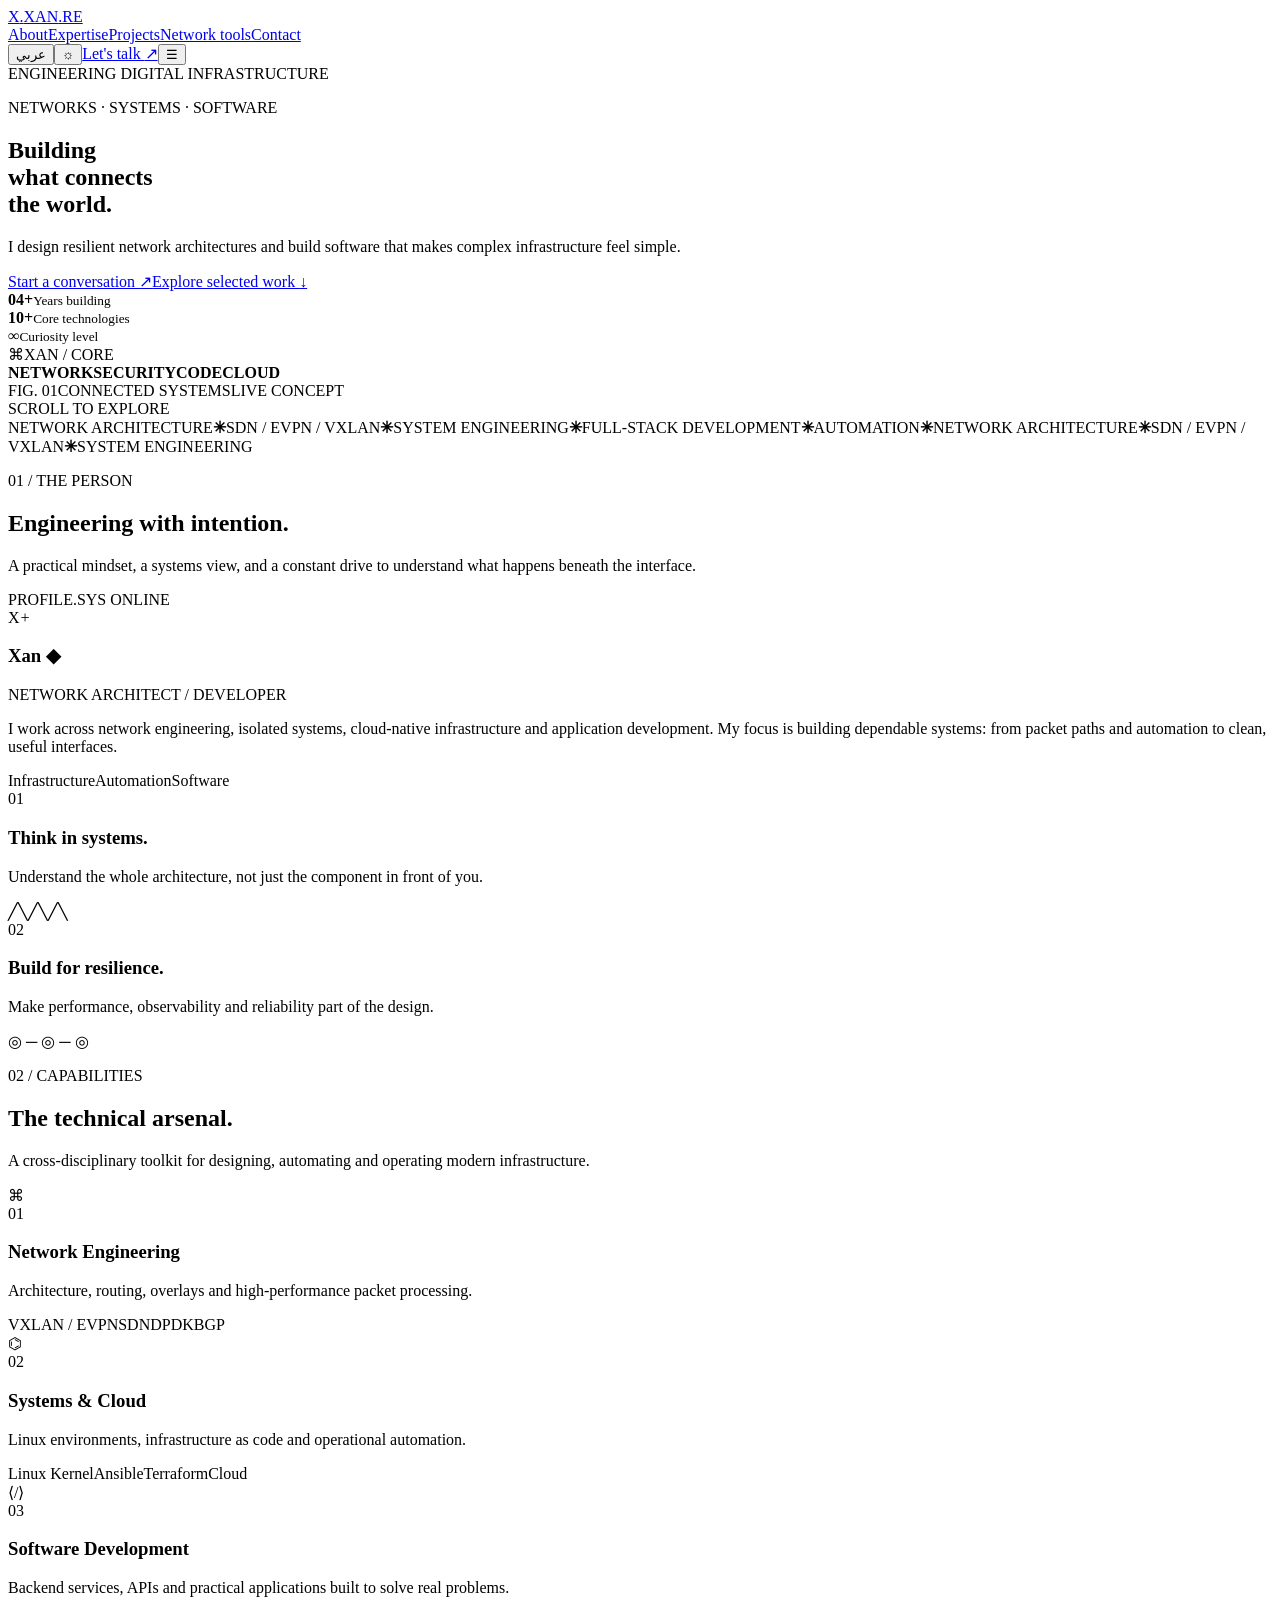
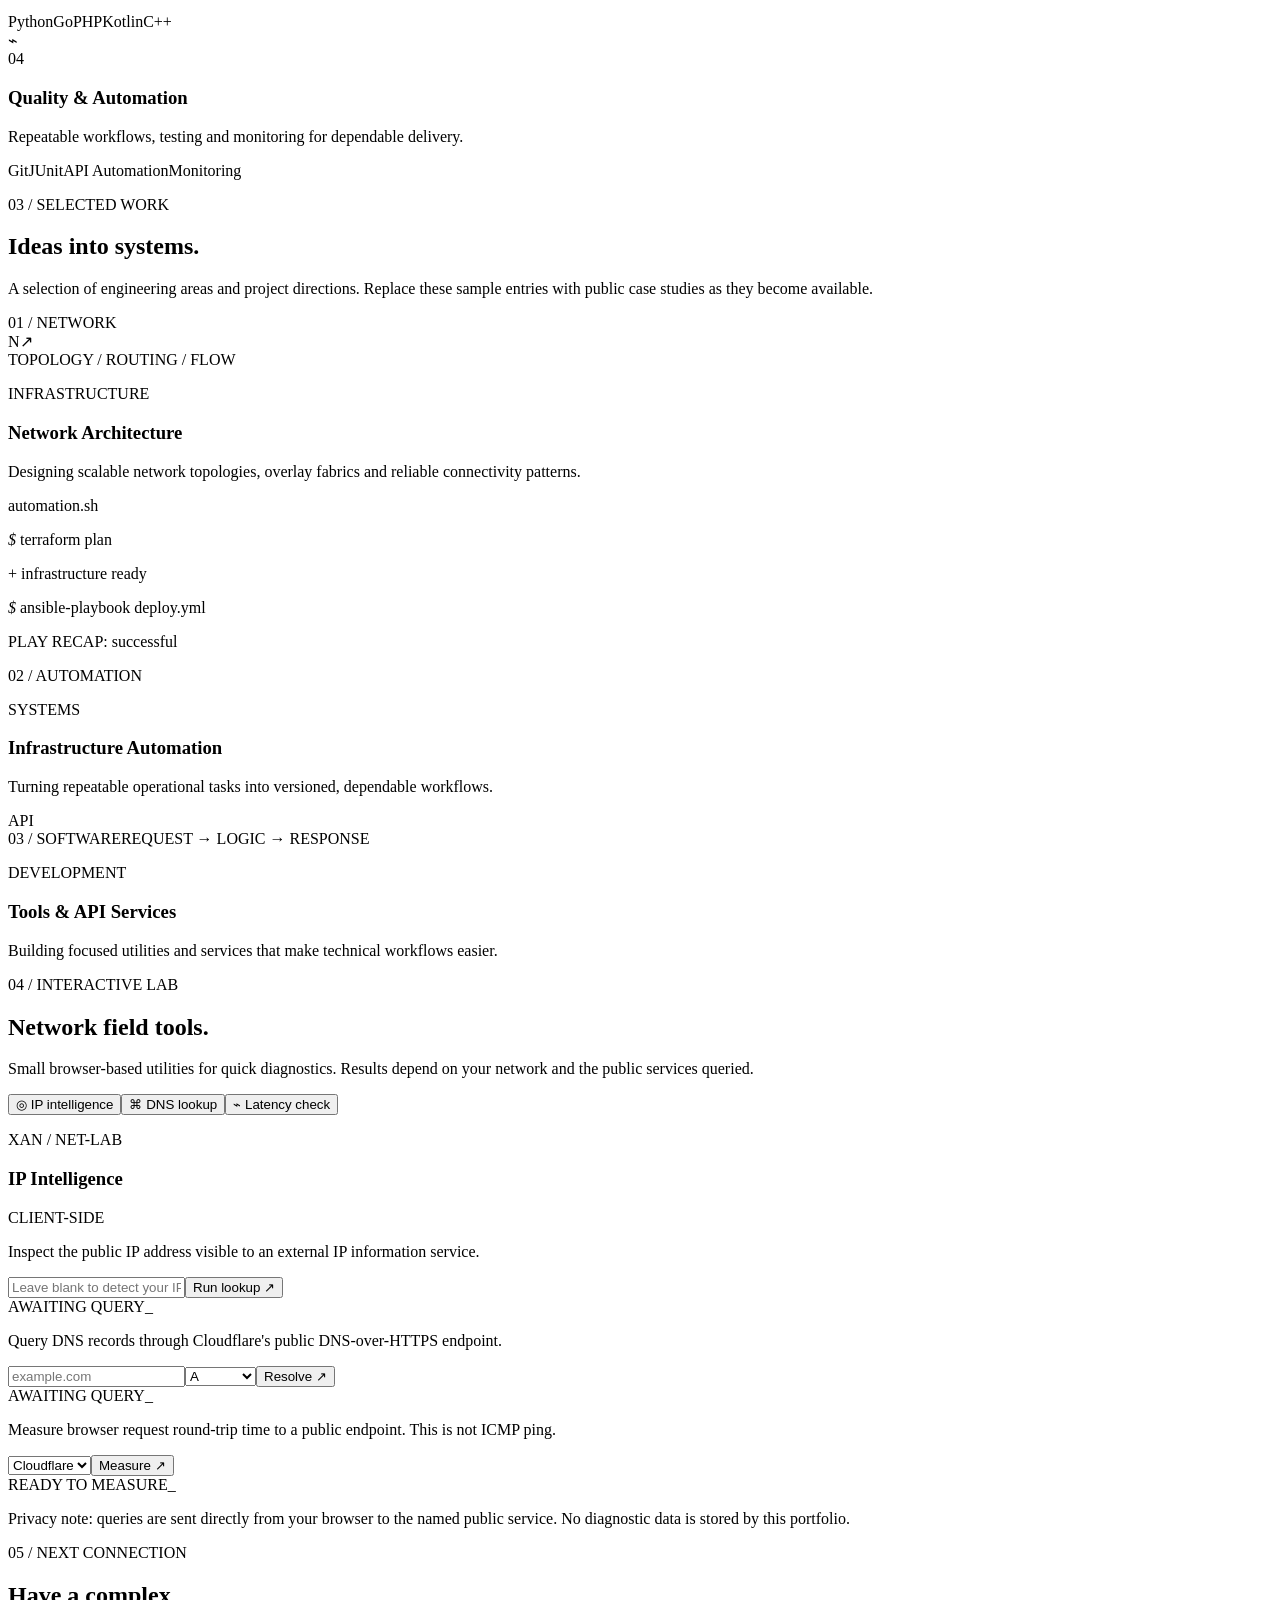
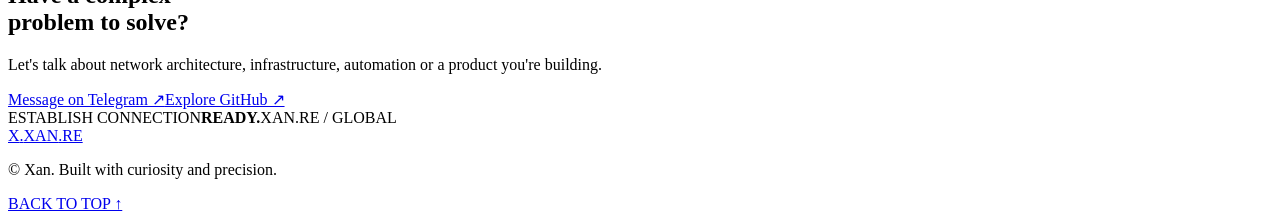
==== index.html @ 5e99df2e "Add responsive portfolio homepage" ====
<!doctype html>
<html lang="en" dir="ltr">
<head>
  <meta charset="utf-8">
  <meta name="viewport" content="width=device-width,initial-scale=1">
  <meta name="theme-color" content="#070a12">
  <meta name="description" content="Xan — Network Architect, Systems Engineer and Full-stack Developer.">
  <title>Xan — Network Architect & Developer</title>
  <link rel="preconnect" href="https://fonts.googleapis.com">
  <link rel="preconnect" href="https://fonts.gstatic.com" crossorigin>
  <link href="https://fonts.googleapis.com/css2?family=DM+Mono:wght@400;500&family=Manrope:wght@400;500;600;700;800&family=Noto+Sans+Arabic:wght@400;500;600;700;800&display=swap" rel="stylesheet">
  <link rel="stylesheet" href="styles.css">
</head>
<body>
  <div class="noise" aria-hidden="true"></div><div class="ambient ambient-a" aria-hidden="true"></div><div class="ambient ambient-b" aria-hidden="true"></div>
  <header class="topbar">
    <a class="brand" href="#home" aria-label="Xan home"><span class="brand-mark">X<span>.</span></span><span class="brand-name">XAN<span class="muted">.RE</span></span></a>
    <nav class="desktop-nav" aria-label="Main navigation"><a href="#about" data-i18n="navAbout">About</a><a href="#expertise" data-i18n="navExpertise">Expertise</a><a href="#work" data-i18n="navWork">Projects</a><a href="#tools" data-i18n="navTools">Network tools</a><a href="#contact" data-i18n="navContact">Contact</a></nav>
    <div class="top-actions"><button class="icon-btn" id="langToggle" aria-label="Switch language">عربي</button><button class="icon-btn" id="themeToggle" aria-label="Toggle theme"><span id="themeGlyph">☼</span></button><a class="header-cta" href="#contact" data-i18n="letsTalk">Let's talk <span>↗</span></a><button class="menu-toggle icon-btn" id="menuToggle" aria-label="Open menu">☰</button></div>
  </header>
  <main id="home">
    <section class="hero section-shell">
      <div class="hero-copy reveal"><div class="eyebrow"><span class="pulse"></span><span data-i18n="available">ENGINEERING DIGITAL INFRASTRUCTURE</span></div><p class="hero-kicker mono" data-i18n="heroKicker">NETWORKS · SYSTEMS · SOFTWARE</p><h1><span data-i18n="heroHi">Building</span><br><span class="gradient-text" data-i18n="heroFuture">what connects</span><br><span data-i18n="heroWorld">the world.</span></h1><p class="hero-lead" data-i18n="heroLead">I design resilient network architectures and build software that makes complex infrastructure feel simple.</p><div class="hero-actions"><a class="button button-primary" href="https://t.me/rylig" target="_blank" rel="noopener">Start a conversation <span>↗</span></a><a class="text-link" href="#work" data-i18n="exploreWork">Explore selected work <span>↓</span></a></div><div class="hero-meta"><div><strong>04<span>+</span></strong><small data-i18n="years">Years building</small></div><div><strong>10<span>+</span></strong><small data-i18n="stack">Core technologies</small></div><div><strong>∞</strong><small data-i18n="curiosity">Curiosity level</small></div></div></div>
      <div class="hero-visual reveal" aria-label="Abstract network visualization"><div class="orbit orbit-one"></div><div class="orbit orbit-two"></div><div class="orbit orbit-three"></div><div class="core"><div class="core-inner"><span class="core-symbol">⌘</span><span class="core-label mono">XAN / CORE</span></div></div><span class="node node-a"><i></i><b>NETWORK</b></span><span class="node node-b"><i></i><b>SECURITY</b></span><span class="node node-c"><i></i><b>CODE</b></span><span class="node node-d"><i></i><b>CLOUD</b></span><div class="visual-caption mono"><span>FIG. 01</span><span>CONNECTED SYSTEMS</span><span class="live-dot">LIVE CONCEPT</span></div></div><div class="scroll-cue mono"><span></span> SCROLL TO EXPLORE</div>
    </section>
    <section class="ticker" aria-label="Specialties"><div class="ticker-track mono"><span>NETWORK ARCHITECTURE</span><b>✳</b><span>SDN / EVPN / VXLAN</span><b>✳</b><span>SYSTEM ENGINEERING</span><b>✳</b><span>FULL-STACK DEVELOPMENT</span><b>✳</b><span>AUTOMATION</span><b>✳</b><span>NETWORK ARCHITECTURE</span><b>✳</b><span>SDN / EVPN / VXLAN</span><b>✳</b><span>SYSTEM ENGINEERING</span></div></section>
    <section class="section-shell section" id="about"><div class="section-heading reveal"><div><p class="eyebrow mono">01 / THE PERSON</p><h2 data-i18n="aboutTitle">Engineering with <span class="gradient-text">intention.</span></h2></div><p class="section-note" data-i18n="aboutNote">A practical mindset, a systems view, and a constant drive to understand what happens beneath the interface.</p></div><div class="about-grid"><article class="about-panel glass reveal"><div class="panel-top"><span class="mono">PROFILE.SYS</span><span class="status-pill"><i></i> ONLINE</span></div><div class="profile-row"><div class="avatar-placeholder"><span>X</span><i>+</i></div><div><h3>Xan <span class="verified">◆</span></h3><p class="mono">NETWORK ARCHITECT / DEVELOPER</p></div></div><p class="about-text" data-i18n="aboutText">I work across network engineering, isolated systems, cloud-native infrastructure and application development. My focus is building dependable systems: from packet paths and automation to clean, useful interfaces.</p><div class="profile-tags"><span>Infrastructure</span><span>Automation</span><span>Software</span></div></article><article class="principle-card reveal"><span class="big-index">01</span><h3 data-i18n="principleOne">Think in systems.</h3><p data-i18n="principleOneText">Understand the whole architecture, not just the component in front of you.</p><div class="line-art">╱╲╱╲╱╲</div></article><article class="principle-card reveal"><span class="big-index">02</span><h3 data-i18n="principleTwo">Build for resilience.</h3><p data-i18n="principleTwoText">Make performance, observability and reliability part of the design.</p><div class="line-art">◎ ─ ◎ ─ ◎</div></article></div></section>
    <section class="section-shell section" id="expertise"><div class="section-heading reveal"><div><p class="eyebrow mono">02 / CAPABILITIES</p><h2 data-i18n="expertiseTitle">The technical <span class="gradient-text">arsenal.</span></h2></div><p class="section-note" data-i18n="expertiseNote">A cross-disciplinary toolkit for designing, automating and operating modern infrastructure.</p></div><div class="expertise-grid"><article class="expertise-card glass reveal"><div class="card-icon">⌘</div><div class="card-number mono">01</div><h3>Network Engineering</h3><p data-i18n="networkDesc">Architecture, routing, overlays and high-performance packet processing.</p><div class="chips"><span>VXLAN / EVPN</span><span>SDN</span><span>DPDK</span><span>BGP</span></div></article><article class="expertise-card glass reveal"><div class="card-icon">⌬</div><div class="card-number mono">02</div><h3>Systems & Cloud</h3><p data-i18n="systemsDesc">Linux environments, infrastructure as code and operational automation.</p><div class="chips"><span>Linux Kernel</span><span>Ansible</span><span>Terraform</span><span>Cloud</span></div></article><article class="expertise-card glass reveal"><div class="card-icon">⟨/⟩</div><div class="card-number mono">03</div><h3>Software Development</h3><p data-i18n="softwareDesc">Backend services, APIs and practical applications built to solve real problems.</p><div class="chips"><span>Python</span><span>Go</span><span>PHP</span><span>Kotlin</span><span>C++</span></div></article><article class="expertise-card glass reveal"><div class="card-icon">⌁</div><div class="card-number mono">04</div><h3>Quality & Automation</h3><p data-i18n="qualityDesc">Repeatable workflows, testing and monitoring for dependable delivery.</p><div class="chips"><span>Git</span><span>JUnit</span><span>API Automation</span><span>Monitoring</span></div></article></div></section>
    <section class="section-shell section" id="work"><div class="section-heading reveal"><div><p class="eyebrow mono">03 / SELECTED WORK</p><h2 data-i18n="workTitle">Ideas into <span class="gradient-text">systems.</span></h2></div><p class="section-note" data-i18n="workNote">A selection of engineering areas and project directions. Replace these sample entries with public case studies as they become available.</p></div><div class="work-grid"><article class="work-card work-feature reveal"><div class="work-art network-art"><div class="network-lines"></div><span class="art-label mono">01 / NETWORK</span><div class="network-center">N<span>↗</span></div><span class="art-foot mono">TOPOLOGY / ROUTING / FLOW</span></div><div class="work-info"><div><p class="mono work-type">INFRASTRUCTURE</p><h3>Network Architecture</h3></div><p data-i18n="workNetwork">Designing scalable network topologies, overlay fabrics and reliable connectivity patterns.</p></div></article><article class="work-card reveal"><div class="work-art terminal-art"><div class="terminal-window"><div class="terminal-bar"><i></i><i></i><i></i><span>automation.sh</span></div><p><em>$</em> terraform plan</p><p class="terminal-green">+ infrastructure ready</p><p><em>$</em> ansible-playbook deploy.yml</p><p class="terminal-muted">PLAY RECAP: successful</p></div><span class="art-label mono">02 / AUTOMATION</span></div><div class="work-info"><div><p class="mono work-type">SYSTEMS</p><h3>Infrastructure Automation</h3></div><p data-i18n="workAutomation">Turning repeatable operational tasks into versioned, dependable workflows.</p></div></article><article class="work-card reveal"><div class="work-art api-art"><div class="api-orb">API</div><div class="api-ring"></div><span class="art-label mono">03 / SOFTWARE</span><span class="art-foot mono">REQUEST → LOGIC → RESPONSE</span></div><div class="work-info"><div><p class="mono work-type">DEVELOPMENT</p><h3>Tools & API Services</h3></div><p data-i18n="workSoftware">Building focused utilities and services that make technical workflows easier.</p></div></article></div></section>
    <section class="section-shell section tools-section" id="tools"><div class="section-heading reveal"><div><p class="eyebrow mono">04 / INTERACTIVE LAB</p><h2 data-i18n="toolsTitle">Network <span class="gradient-text">field tools.</span></h2></div><p class="section-note" data-i18n="toolsNote">Small browser-based utilities for quick diagnostics. Results depend on your network and the public services queried.</p></div><div class="tools-layout"><div class="tool-tabs reveal" role="tablist"><button class="tool-tab active" data-tool="ip" role="tab" aria-selected="true"><span>◎</span> IP intelligence</button><button class="tool-tab" data-tool="dns" role="tab" aria-selected="false"><span>⌘</span> DNS lookup</button><button class="tool-tab" data-tool="latency" role="tab" aria-selected="false"><span>⌁</span> Latency check</button></div><div class="tool-workspace glass reveal"><div class="tool-head"><div><p class="mono">XAN / NET-LAB</p><h3 id="toolTitle">IP Intelligence</h3></div><span class="lab-status"><i></i> CLIENT-SIDE</span></div><div class="tool-pane active" id="pane-ip"><p class="tool-description">Inspect the public IP address visible to an external IP information service.</p><div class="tool-form"><input id="ipInput" type="text" placeholder="Leave blank to detect your IP" aria-label="IP address"><button class="button button-primary" id="ipRun">Run lookup ↗</button></div><div class="tool-output" id="ipOutput"><span class="output-placeholder mono">AWAITING QUERY_</span></div></div><div class="tool-pane" id="pane-dns"><p class="tool-description">Query DNS records through Cloudflare's public DNS-over-HTTPS endpoint.</p><div class="tool-form"><input id="dnsInput" type="text" placeholder="example.com" aria-label="Domain name"><select id="dnsType" aria-label="DNS record type"><option>A</option><option>AAAA</option><option>MX</option><option>TXT</option><option>NS</option><option>CNAME</option></select><button class="button button-primary" id="dnsRun">Resolve ↗</button></div><div class="tool-output" id="dnsOutput"><span class="output-placeholder mono">AWAITING QUERY_</span></div></div><div class="tool-pane" id="pane-latency"><p class="tool-description">Measure browser request round-trip time to a public endpoint. This is not ICMP ping.</p><div class="tool-form"><select id="latencyTarget" aria-label="Test endpoint"><option value="https://www.cloudflare.com/cdn-cgi/trace">Cloudflare</option><option value="https://www.google.com/generate_204">Google</option><option value="https://www.wikipedia.org/">Wikipedia</option></select><button class="button button-primary" id="latencyRun">Measure ↗</button></div><div class="tool-output" id="latencyOutput"><span class="output-placeholder mono">READY TO MEASURE_</span></div></div><p class="tool-disclaimer">Privacy note: queries are sent directly from your browser to the named public service. No diagnostic data is stored by this portfolio.</p></div></div></section>
    <section class="section-shell section contact-section" id="contact"><div class="contact-panel reveal"><div class="contact-orbit"></div><div class="contact-content"><p class="eyebrow mono">05 / NEXT CONNECTION</p><h2 data-i18n="contactTitle">Have a complex<br><span class="gradient-text">problem to solve?</span></h2><p data-i18n="contactText">Let's talk about network architecture, infrastructure, automation or a product you're building.</p><div class="contact-actions"><a class="button button-primary" href="https://t.me/rylig" target="_blank" rel="noopener">Message on Telegram ↗</a><a class="button button-ghost" href="https://github.com/rylig" target="_blank" rel="noopener">Explore GitHub ↗</a></div></div><div class="contact-side mono"><span>ESTABLISH CONNECTION</span><strong>READY<span>.</span></strong><span class="contact-coordinates">XAN.RE / GLOBAL</span></div></div></section>
  </main>
  <footer class="footer section-shell"><a class="brand" href="#home"><span class="brand-mark">X<span>.</span></span><span class="brand-name">XAN<span class="muted">.RE</span></span></a><p>© <span id="year"></span> Xan. <span data-i18n="rights">Built with curiosity and precision.</span></p><a href="#home" class="back-top">BACK TO TOP ↑</a></footer>
  <div class="toast" id="toast" role="status" aria-live="polite"></div>
  <script src="app.js"></script>
</body>
</html>
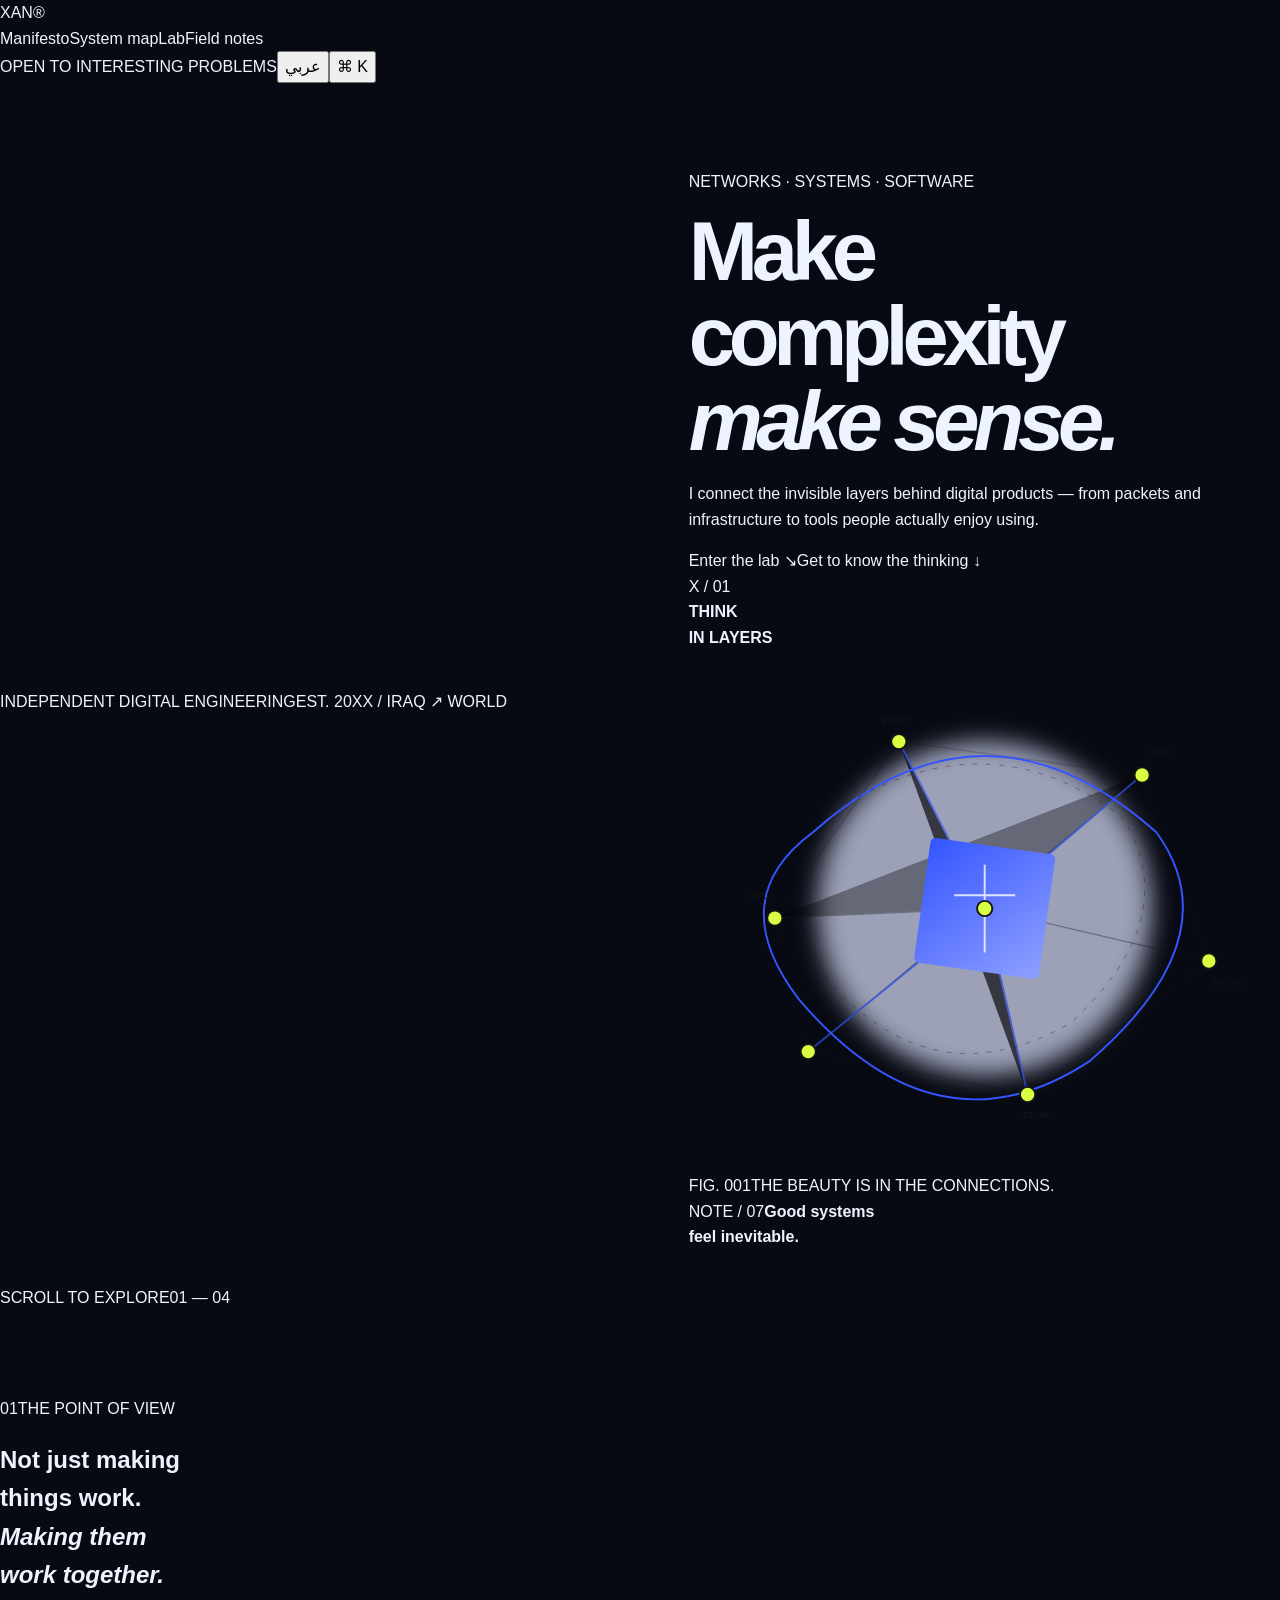
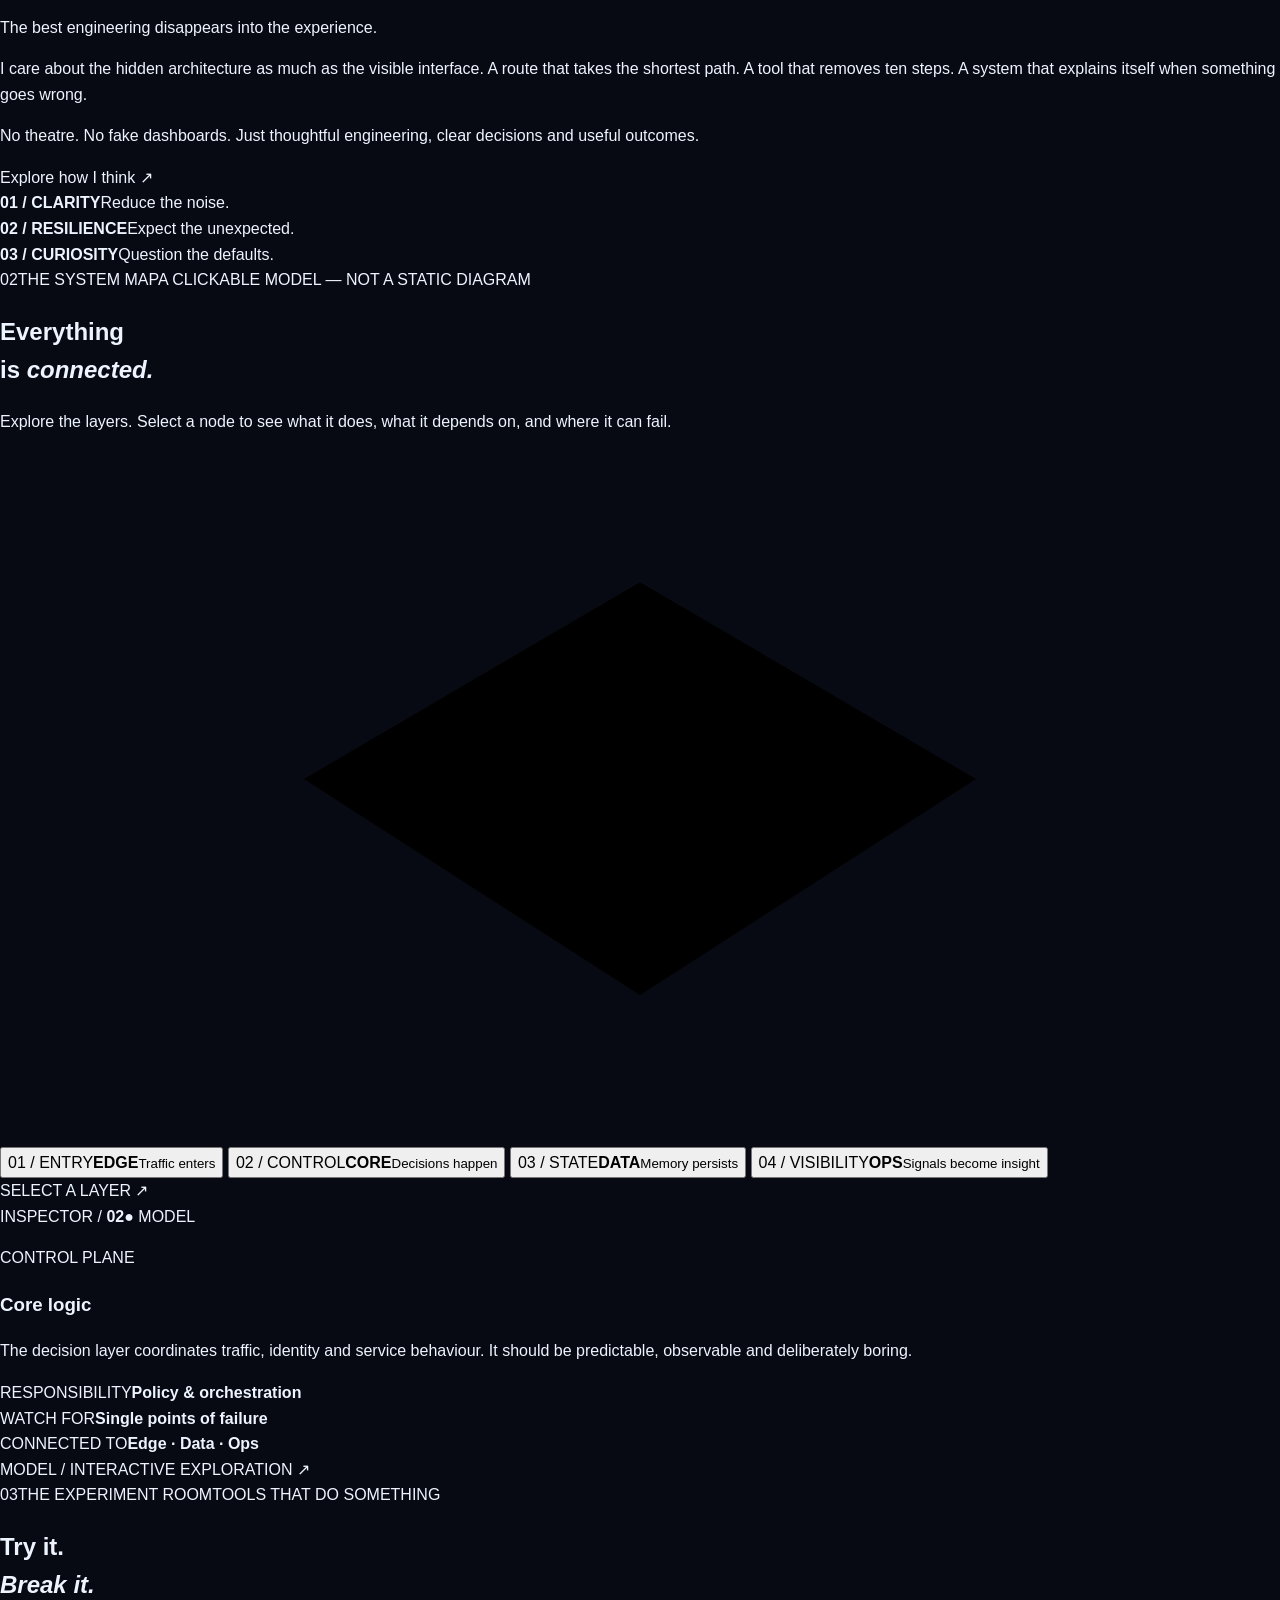
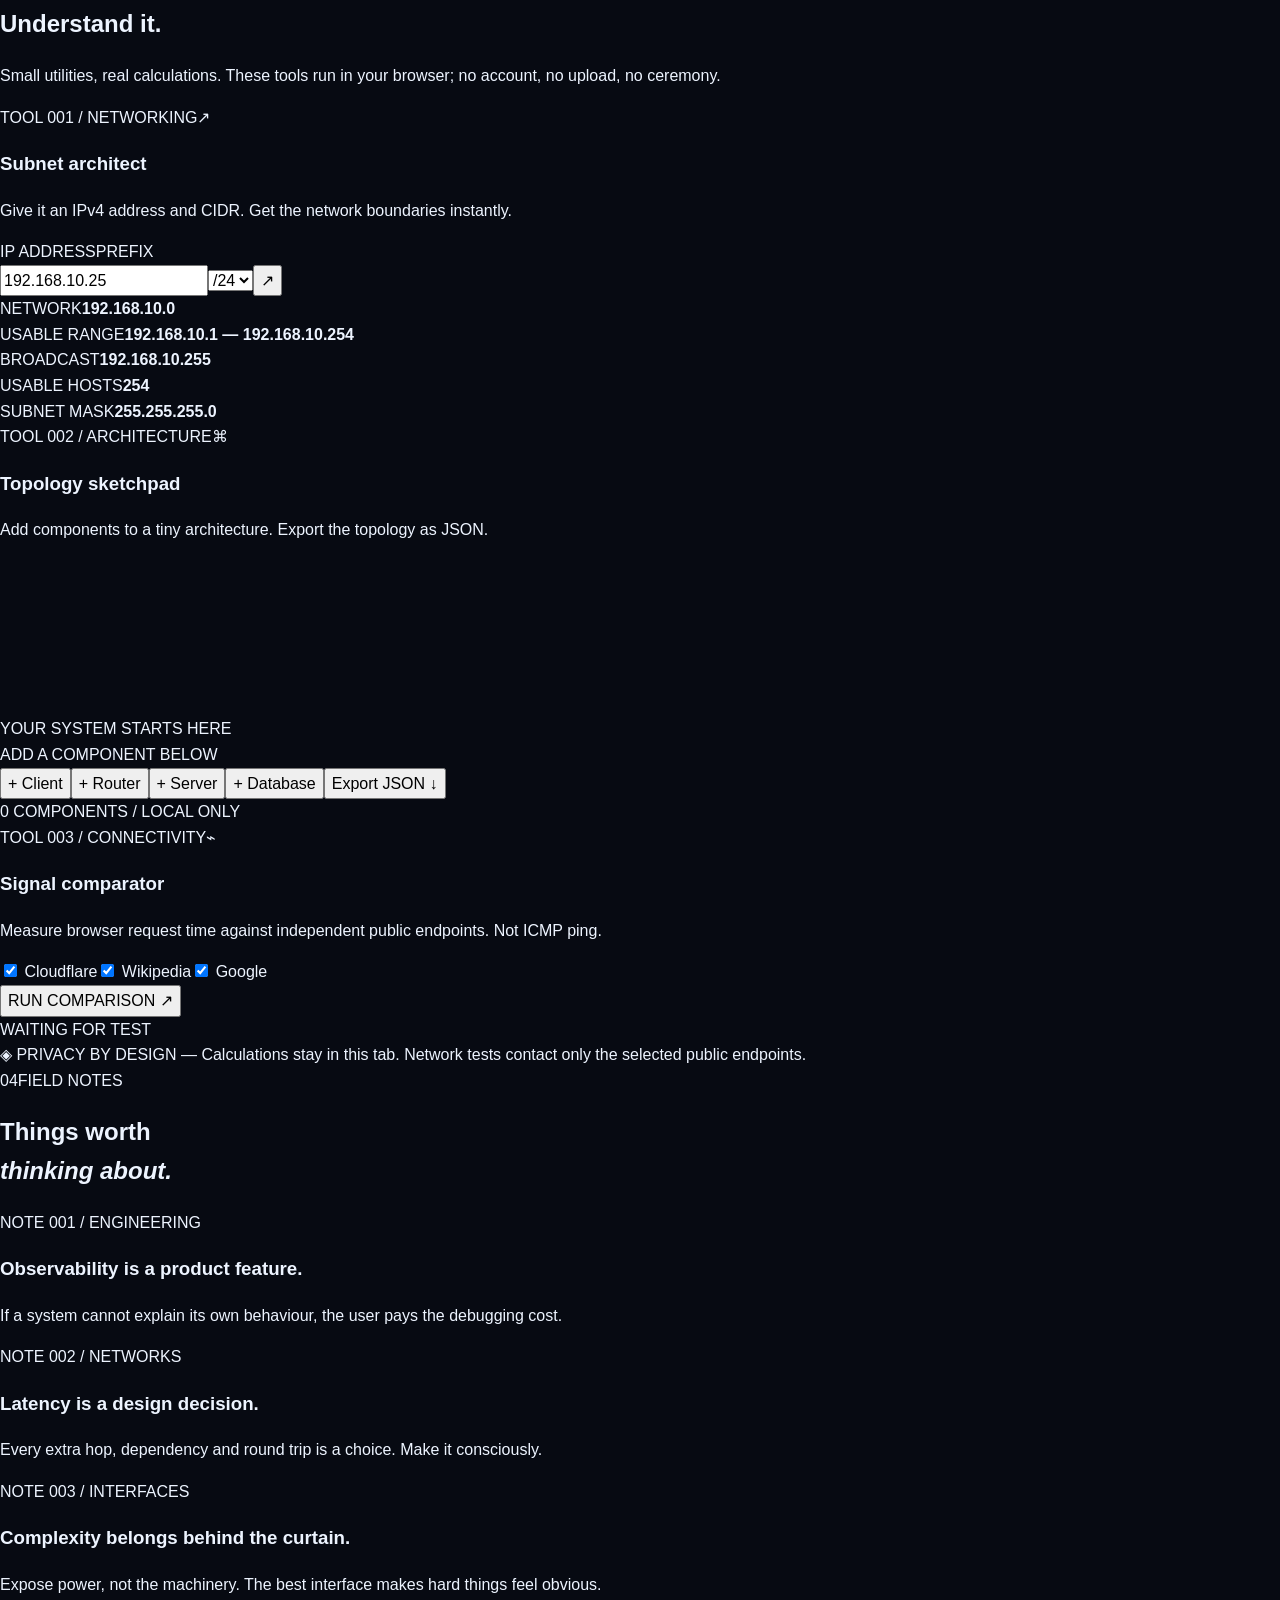
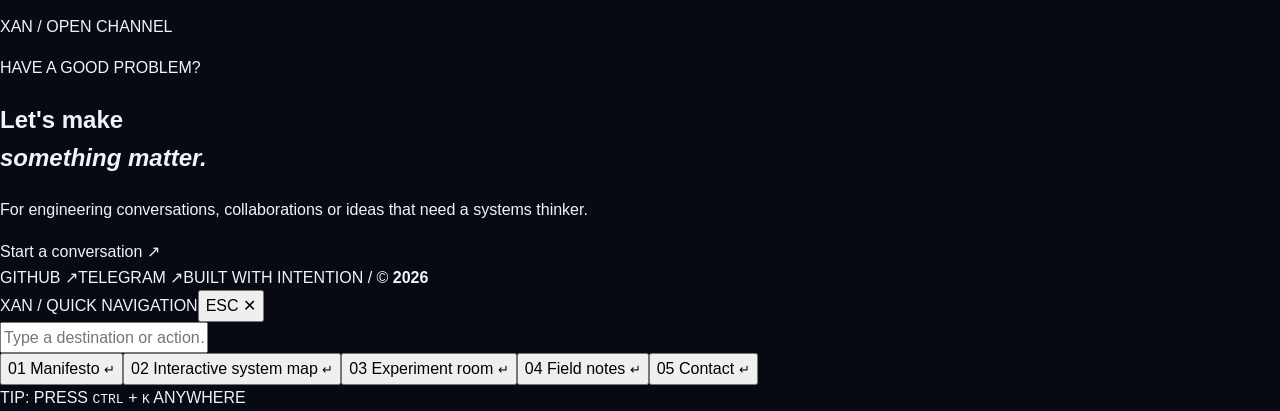
==== commit 227ad69f: "Redesign XAN as an interactive engineering experience" ====
--- a/index.html
+++ b/index.html
@@ -1,37 +1,88 @@
 <!doctype html>
 <html lang="en" dir="ltr">
 <head>
-  <meta charset="utf-8">
-  <meta name="viewport" content="width=device-width,initial-scale=1">
-  <meta name="theme-color" content="#070a12">
-  <meta name="description" content="Xan — Network Architect, Systems Engineer and Full-stack Developer.">
-  <title>Xan — Network Architect & Developer</title>
-  <link rel="preconnect" href="https://fonts.googleapis.com">
-  <link rel="preconnect" href="https://fonts.gstatic.com" crossorigin>
-  <link href="https://fonts.googleapis.com/css2?family=DM+Mono:wght@400;500&family=Manrope:wght@400;500;600;700;800&family=Noto+Sans+Arabic:wght@400;500;600;700;800&display=swap" rel="stylesheet">
-  <link rel="stylesheet" href="styles.css">
+<meta charset="utf-8"><meta name="viewport" content="width=device-width,initial-scale=1">
+<meta name="theme-color" content="#f3f0e8"><meta name="description" content="XAN — Network architecture, systems thinking and interactive engineering lab.">
+<title>XAN — Systems, not noise.</title>
+<link rel="preconnect" href="https://fonts.googleapis.com"><link rel="preconnect" href="https://fonts.gstatic.com" crossorigin>
+<link href="https://fonts.googleapis.com/css2?family=DM+Mono:wght@400;500&family=DM+Sans:wght@400;500;600;700;800;900&family=Space+Grotesk:wght@400;500;600;700&family=Noto+Sans+Arabic:wght@400;500;600;700;800&display=swap" rel="stylesheet">
+<link rel="stylesheet" href="styles.css">
 </head>
 <body>
-  <div class="noise" aria-hidden="true"></div><div class="ambient ambient-a" aria-hidden="true"></div><div class="ambient ambient-b" aria-hidden="true"></div>
-  <header class="topbar">
-    <a class="brand" href="#home" aria-label="Xan home"><span class="brand-mark">X<span>.</span></span><span class="brand-name">XAN<span class="muted">.RE</span></span></a>
-    <nav class="desktop-nav" aria-label="Main navigation"><a href="#about" data-i18n="navAbout">About</a><a href="#expertise" data-i18n="navExpertise">Expertise</a><a href="#work" data-i18n="navWork">Projects</a><a href="#tools" data-i18n="navTools">Network tools</a><a href="#contact" data-i18n="navContact">Contact</a></nav>
-    <div class="top-actions"><button class="icon-btn" id="langToggle" aria-label="Switch language">عربي</button><button class="icon-btn" id="themeToggle" aria-label="Toggle theme"><span id="themeGlyph">☼</span></button><a class="header-cta" href="#contact" data-i18n="letsTalk">Let's talk <span>↗</span></a><button class="menu-toggle icon-btn" id="menuToggle" aria-label="Open menu">☰</button></div>
-  </header>
-  <main id="home">
-    <section class="hero section-shell">
-      <div class="hero-copy reveal"><div class="eyebrow"><span class="pulse"></span><span data-i18n="available">ENGINEERING DIGITAL INFRASTRUCTURE</span></div><p class="hero-kicker mono" data-i18n="heroKicker">NETWORKS · SYSTEMS · SOFTWARE</p><h1><span data-i18n="heroHi">Building</span><br><span class="gradient-text" data-i18n="heroFuture">what connects</span><br><span data-i18n="heroWorld">the world.</span></h1><p class="hero-lead" data-i18n="heroLead">I design resilient network architectures and build software that makes complex infrastructure feel simple.</p><div class="hero-actions"><a class="button button-primary" href="https://t.me/rylig" target="_blank" rel="noopener">Start a conversation <span>↗</span></a><a class="text-link" href="#work" data-i18n="exploreWork">Explore selected work <span>↓</span></a></div><div class="hero-meta"><div><strong>04<span>+</span></strong><small data-i18n="years">Years building</small></div><div><strong>10<span>+</span></strong><small data-i18n="stack">Core technologies</small></div><div><strong>∞</strong><small data-i18n="curiosity">Curiosity level</small></div></div></div>
-      <div class="hero-visual reveal" aria-label="Abstract network visualization"><div class="orbit orbit-one"></div><div class="orbit orbit-two"></div><div class="orbit orbit-three"></div><div class="core"><div class="core-inner"><span class="core-symbol">⌘</span><span class="core-label mono">XAN / CORE</span></div></div><span class="node node-a"><i></i><b>NETWORK</b></span><span class="node node-b"><i></i><b>SECURITY</b></span><span class="node node-c"><i></i><b>CODE</b></span><span class="node node-d"><i></i><b>CLOUD</b></span><div class="visual-caption mono"><span>FIG. 01</span><span>CONNECTED SYSTEMS</span><span class="live-dot">LIVE CONCEPT</span></div></div><div class="scroll-cue mono"><span></span> SCROLL TO EXPLORE</div>
-    </section>
-    <section class="ticker" aria-label="Specialties"><div class="ticker-track mono"><span>NETWORK ARCHITECTURE</span><b>✳</b><span>SDN / EVPN / VXLAN</span><b>✳</b><span>SYSTEM ENGINEERING</span><b>✳</b><span>FULL-STACK DEVELOPMENT</span><b>✳</b><span>AUTOMATION</span><b>✳</b><span>NETWORK ARCHITECTURE</span><b>✳</b><span>SDN / EVPN / VXLAN</span><b>✳</b><span>SYSTEM ENGINEERING</span></div></section>
-    <section class="section-shell section" id="about"><div class="section-heading reveal"><div><p class="eyebrow mono">01 / THE PERSON</p><h2 data-i18n="aboutTitle">Engineering with <span class="gradient-text">intention.</span></h2></div><p class="section-note" data-i18n="aboutNote">A practical mindset, a systems view, and a constant drive to understand what happens beneath the interface.</p></div><div class="about-grid"><article class="about-panel glass reveal"><div class="panel-top"><span class="mono">PROFILE.SYS</span><span class="status-pill"><i></i> ONLINE</span></div><div class="profile-row"><div class="avatar-placeholder"><span>X</span><i>+</i></div><div><h3>Xan <span class="verified">◆</span></h3><p class="mono">NETWORK ARCHITECT / DEVELOPER</p></div></div><p class="about-text" data-i18n="aboutText">I work across network engineering, isolated systems, cloud-native infrastructure and application development. My focus is building dependable systems: from packet paths and automation to clean, useful interfaces.</p><div class="profile-tags"><span>Infrastructure</span><span>Automation</span><span>Software</span></div></article><article class="principle-card reveal"><span class="big-index">01</span><h3 data-i18n="principleOne">Think in systems.</h3><p data-i18n="principleOneText">Understand the whole architecture, not just the component in front of you.</p><div class="line-art">╱╲╱╲╱╲</div></article><article class="principle-card reveal"><span class="big-index">02</span><h3 data-i18n="principleTwo">Build for resilience.</h3><p data-i18n="principleTwoText">Make performance, observability and reliability part of the design.</p><div class="line-art">◎ ─ ◎ ─ ◎</div></article></div></section>
-    <section class="section-shell section" id="expertise"><div class="section-heading reveal"><div><p class="eyebrow mono">02 / CAPABILITIES</p><h2 data-i18n="expertiseTitle">The technical <span class="gradient-text">arsenal.</span></h2></div><p class="section-note" data-i18n="expertiseNote">A cross-disciplinary toolkit for designing, automating and operating modern infrastructure.</p></div><div class="expertise-grid"><article class="expertise-card glass reveal"><div class="card-icon">⌘</div><div class="card-number mono">01</div><h3>Network Engineering</h3><p data-i18n="networkDesc">Architecture, routing, overlays and high-performance packet processing.</p><div class="chips"><span>VXLAN / EVPN</span><span>SDN</span><span>DPDK</span><span>BGP</span></div></article><article class="expertise-card glass reveal"><div class="card-icon">⌬</div><div class="card-number mono">02</div><h3>Systems & Cloud</h3><p data-i18n="systemsDesc">Linux environments, infrastructure as code and operational automation.</p><div class="chips"><span>Linux Kernel</span><span>Ansible</span><span>Terraform</span><span>Cloud</span></div></article><article class="expertise-card glass reveal"><div class="card-icon">⟨/⟩</div><div class="card-number mono">03</div><h3>Software Development</h3><p data-i18n="softwareDesc">Backend services, APIs and practical applications built to solve real problems.</p><div class="chips"><span>Python</span><span>Go</span><span>PHP</span><span>Kotlin</span><span>C++</span></div></article><article class="expertise-card glass reveal"><div class="card-icon">⌁</div><div class="card-number mono">04</div><h3>Quality & Automation</h3><p data-i18n="qualityDesc">Repeatable workflows, testing and monitoring for dependable delivery.</p><div class="chips"><span>Git</span><span>JUnit</span><span>API Automation</span><span>Monitoring</span></div></article></div></section>
-    <section class="section-shell section" id="work"><div class="section-heading reveal"><div><p class="eyebrow mono">03 / SELECTED WORK</p><h2 data-i18n="workTitle">Ideas into <span class="gradient-text">systems.</span></h2></div><p class="section-note" data-i18n="workNote">A selection of engineering areas and project directions. Replace these sample entries with public case studies as they become available.</p></div><div class="work-grid"><article class="work-card work-feature reveal"><div class="work-art network-art"><div class="network-lines"></div><span class="art-label mono">01 / NETWORK</span><div class="network-center">N<span>↗</span></div><span class="art-foot mono">TOPOLOGY / ROUTING / FLOW</span></div><div class="work-info"><div><p class="mono work-type">INFRASTRUCTURE</p><h3>Network Architecture</h3></div><p data-i18n="workNetwork">Designing scalable network topologies, overlay fabrics and reliable connectivity patterns.</p></div></article><article class="work-card reveal"><div class="work-art terminal-art"><div class="terminal-window"><div class="terminal-bar"><i></i><i></i><i></i><span>automation.sh</span></div><p><em>$</em> terraform plan</p><p class="terminal-green">+ infrastructure ready</p><p><em>$</em> ansible-playbook deploy.yml</p><p class="terminal-muted">PLAY RECAP: successful</p></div><span class="art-label mono">02 / AUTOMATION</span></div><div class="work-info"><div><p class="mono work-type">SYSTEMS</p><h3>Infrastructure Automation</h3></div><p data-i18n="workAutomation">Turning repeatable operational tasks into versioned, dependable workflows.</p></div></article><article class="work-card reveal"><div class="work-art api-art"><div class="api-orb">API</div><div class="api-ring"></div><span class="art-label mono">03 / SOFTWARE</span><span class="art-foot mono">REQUEST → LOGIC → RESPONSE</span></div><div class="work-info"><div><p class="mono work-type">DEVELOPMENT</p><h3>Tools & API Services</h3></div><p data-i18n="workSoftware">Building focused utilities and services that make technical workflows easier.</p></div></article></div></section>
-    <section class="section-shell section tools-section" id="tools"><div class="section-heading reveal"><div><p class="eyebrow mono">04 / INTERACTIVE LAB</p><h2 data-i18n="toolsTitle">Network <span class="gradient-text">field tools.</span></h2></div><p class="section-note" data-i18n="toolsNote">Small browser-based utilities for quick diagnostics. Results depend on your network and the public services queried.</p></div><div class="tools-layout"><div class="tool-tabs reveal" role="tablist"><button class="tool-tab active" data-tool="ip" role="tab" aria-selected="true"><span>◎</span> IP intelligence</button><button class="tool-tab" data-tool="dns" role="tab" aria-selected="false"><span>⌘</span> DNS lookup</button><button class="tool-tab" data-tool="latency" role="tab" aria-selected="false"><span>⌁</span> Latency check</button></div><div class="tool-workspace glass reveal"><div class="tool-head"><div><p class="mono">XAN / NET-LAB</p><h3 id="toolTitle">IP Intelligence</h3></div><span class="lab-status"><i></i> CLIENT-SIDE</span></div><div class="tool-pane active" id="pane-ip"><p class="tool-description">Inspect the public IP address visible to an external IP information service.</p><div class="tool-form"><input id="ipInput" type="text" placeholder="Leave blank to detect your IP" aria-label="IP address"><button class="button button-primary" id="ipRun">Run lookup ↗</button></div><div class="tool-output" id="ipOutput"><span class="output-placeholder mono">AWAITING QUERY_</span></div></div><div class="tool-pane" id="pane-dns"><p class="tool-description">Query DNS records through Cloudflare's public DNS-over-HTTPS endpoint.</p><div class="tool-form"><input id="dnsInput" type="text" placeholder="example.com" aria-label="Domain name"><select id="dnsType" aria-label="DNS record type"><option>A</option><option>AAAA</option><option>MX</option><option>TXT</option><option>NS</option><option>CNAME</option></select><button class="button button-primary" id="dnsRun">Resolve ↗</button></div><div class="tool-output" id="dnsOutput"><span class="output-placeholder mono">AWAITING QUERY_</span></div></div><div class="tool-pane" id="pane-latency"><p class="tool-description">Measure browser request round-trip time to a public endpoint. This is not ICMP ping.</p><div class="tool-form"><select id="latencyTarget" aria-label="Test endpoint"><option value="https://www.cloudflare.com/cdn-cgi/trace">Cloudflare</option><option value="https://www.google.com/generate_204">Google</option><option value="https://www.wikipedia.org/">Wikipedia</option></select><button class="button button-primary" id="latencyRun">Measure ↗</button></div><div class="tool-output" id="latencyOutput"><span class="output-placeholder mono">READY TO MEASURE_</span></div></div><p class="tool-disclaimer">Privacy note: queries are sent directly from your browser to the named public service. No diagnostic data is stored by this portfolio.</p></div></div></section>
-    <section class="section-shell section contact-section" id="contact"><div class="contact-panel reveal"><div class="contact-orbit"></div><div class="contact-content"><p class="eyebrow mono">05 / NEXT CONNECTION</p><h2 data-i18n="contactTitle">Have a complex<br><span class="gradient-text">problem to solve?</span></h2><p data-i18n="contactText">Let's talk about network architecture, infrastructure, automation or a product you're building.</p><div class="contact-actions"><a class="button button-primary" href="https://t.me/rylig" target="_blank" rel="noopener">Message on Telegram ↗</a><a class="button button-ghost" href="https://github.com/rylig" target="_blank" rel="noopener">Explore GitHub ↗</a></div></div><div class="contact-side mono"><span>ESTABLISH CONNECTION</span><strong>READY<span>.</span></strong><span class="contact-coordinates">XAN.RE / GLOBAL</span></div></div></section>
-  </main>
-  <footer class="footer section-shell"><a class="brand" href="#home"><span class="brand-mark">X<span>.</span></span><span class="brand-name">XAN<span class="muted">.RE</span></span></a><p>© <span id="year"></span> Xan. <span data-i18n="rights">Built with curiosity and precision.</span></p><a href="#home" class="back-top">BACK TO TOP ↑</a></footer>
-  <div class="toast" id="toast" role="status" aria-live="polite"></div>
-  <script src="app.js"></script>
-</body>
-</html>+<div class="grain"></div>
+<header class="masthead">
+  <a class="wordmark" href="#top" aria-label="XAN home">XAN<span>®</span></a>
+  <nav class="main-nav"><a href="#manifesto">Manifesto</a><a href="#map">System map</a><a href="#lab">Lab</a><a href="#fieldnotes">Field notes</a></nav>
+  <div class="head-tools"><span class="availability"><i></i> OPEN TO INTERESTING PROBLEMS</span><button class="text-control" id="language">عربي</button><button class="round-control" id="commandOpen" aria-label="Open command palette">⌘ K</button></div>
+</header>
+<main id="top">
+<section class="hero wrap">
+  <div class="hero-topline"><span>INDEPENDENT DIGITAL ENGINEERING</span><span>EST. 20XX / IRAQ ↗ WORLD</span></div>
+  <div class="hero-layout">
+    <div class="hero-copy">
+      <p class="overline"><span class="overline-dot"></span> NETWORKS · SYSTEMS · SOFTWARE</p>
+      <h1>Make<br>complexity<br><em>make sense.</em></h1>
+      <p class="hero-intro">I connect the invisible layers behind digital products — from packets and infrastructure to tools people actually enjoy using.</p>
+      <div class="hero-cta"><a class="pill-link dark" href="#lab">Enter the lab <span>↘</span></a><a class="under-link" href="#manifesto">Get to know the thinking <span>↓</span></a></div>
+    </div>
+    <div class="hero-art">
+      <div class="art-stamp">X / 01<br><b>THINK<br>IN LAYERS</b></div>
+      <svg class="hero-drawing" viewBox="0 0 620 540" role="img" aria-label="Abstract layered network sculpture">
+        <defs><linearGradient id="metal" x1="0" y1="0" x2="1" y2="1"><stop stop-color="#3455ff"/><stop offset="1" stop-color="#8fa0ff"/></linearGradient><filter id="soft"><feGaussianBlur stdDeviation="12"/></filter></defs>
+        <circle cx="310" cy="270" r="175" fill="#dce1ff" opacity=".7" filter="url(#soft)"/>
+        <path d="M90 280 L220 95 L475 130 L545 325 L355 465 L125 420 Z" fill="none" stroke="#151515" stroke-width="1.4" opacity=".22"/>
+        <path d="M90 280 L310 270 L475 130 M310 270 L545 325 M310 270 L355 465 M310 270 L125 420" stroke="#151515" stroke-width="1.4" opacity=".35"/>
+        <path d="M220 95 L310 270 L355 465 M475 130 L310 270 L125 420" stroke="#3455ff" stroke-width="2" opacity=".65"/>
+        <path d="M130 190 Q310 30 490 190 Q570 300 420 430 Q260 535 115 365 Q35 260 130 190Z" fill="none" stroke="#3455ff" stroke-width="2"/>
+        <path d="M165 160 Q320 70 455 175 Q520 280 400 390 Q260 470 150 350 Q75 245 165 160Z" fill="none" stroke="#151515" stroke-width="1" stroke-dasharray="5 9" opacity=".4"/>
+        <rect x="244" y="204" width="132" height="132" rx="5" fill="url(#metal)" transform="rotate(8 310 270)"/>
+        <path d="M278 256h64M310 224v92" stroke="#fff" stroke-width="2" opacity=".8"/>
+        <circle cx="310" cy="270" r="8" fill="#d9ff43" stroke="#151515" stroke-width="2"/>
+        <g fill="#d9ff43" stroke="#151515" stroke-width="2"><circle cx="90" cy="280" r="8"/><circle cx="220" cy="95" r="8"/><circle cx="475" cy="130" r="8"/><circle cx="545" cy="325" r="8"/><circle cx="355" cy="465" r="8"/><circle cx="125" cy="420" r="8"/></g>
+        <g font-family="monospace" font-size="10" fill="#151515"><text x="60" y="260">INPUT</text><text x="202" y="75">ROUTE</text><text x="480" y="110">LOGIC</text><text x="550" y="350">OUTPUT</text><text x="350" y="490">SIGNAL</text></g>
+      </svg>
+      <div class="art-caption"><span>FIG. 001</span><span>THE BEAUTY IS IN THE CONNECTIONS.</span></div>
+      <div class="floating-note"><span class="note-index">NOTE / 07</span><strong>Good systems<br>feel inevitable.</strong><span class="note-line"></span></div>
+    </div>
+  </div>
+  <div class="hero-bottom"><span>SCROLL TO EXPLORE</span><span class="scroll-line"></span><span>01 — 04</span></div>
+</section>
+<section class="manifesto wrap" id="manifesto">
+  <div class="section-marker"><span>01</span><span>THE POINT OF VIEW</span></div>
+  <div class="manifesto-grid"><h2>Not just making<br>things work.<br><em>Making them<br>work together.</em></h2><div class="manifesto-copy"><p class="large-copy">The best engineering disappears into the experience.</p><p>I care about the hidden architecture as much as the visible interface. A route that takes the shortest path. A tool that removes ten steps. A system that explains itself when something goes wrong.</p><p>No theatre. No fake dashboards. Just thoughtful engineering, clear decisions and useful outcomes.</p><a class="arrow-link" href="#map">Explore how I think <span>↗</span></a></div></div>
+  <div class="principle-strip"><div><b>01 / CLARITY</b><span>Reduce the noise.</span></div><div><b>02 / RESILIENCE</b><span>Expect the unexpected.</span></div><div><b>03 / CURIOSITY</b><span>Question the defaults.</span></div></div>
+</section>
+<section class="system-section" id="map">
+ <div class="wrap">
+  <div class="section-marker light"><span>02</span><span>THE SYSTEM MAP</span><span class="marker-right">A CLICKABLE MODEL — NOT A STATIC DIAGRAM</span></div>
+  <div class="system-heading"><h2>Everything<br>is <em>connected.</em></h2><p>Explore the layers. Select a node to see what it does, what it depends on, and where it can fail.</p></div>
+  <div class="map-interface">
+   <div class="map-canvas" id="mapCanvas">
+    <svg class="map-lines" id="mapLines" viewBox="0 0 800 430" preserveAspectRatio="none"><path d="M400 82 L190 205 L400 340 M400 82 L610 205 L400 340 M190 205 L610 205" /></svg>
+    <button class="map-node node-edge" data-node="edge"><span class="node-type">01 / ENTRY</span><strong>EDGE</strong><small>Traffic enters</small></button>
+    <button class="map-node node-core selected" data-node="core"><span class="node-type">02 / CONTROL</span><strong>CORE</strong><small>Decisions happen</small></button>
+    <button class="map-node node-data" data-node="data"><span class="node-type">03 / STATE</span><strong>DATA</strong><small>Memory persists</small></button>
+    <button class="map-node node-ops" data-node="ops"><span class="node-type">04 / VISIBILITY</span><strong>OPS</strong><small>Signals become insight</small></button>
+    <div class="map-center-label">SELECT A LAYER <span>↗</span></div>
+   </div>
+   <aside class="node-inspector"><div class="inspector-top"><span>INSPECTOR / <b id="inspectId">02</b></span><span class="inspector-live">● MODEL</span></div><div class="inspector-body"><p class="inspector-kicker" id="inspectKicker">CONTROL PLANE</p><h3 id="inspectTitle">Core logic</h3><p id="inspectText">The decision layer coordinates traffic, identity and service behaviour. It should be predictable, observable and deliberately boring.</p><div class="inspector-rule"></div><div class="inspector-row"><span>RESPONSIBILITY</span><b id="inspectRole">Policy & orchestration</b></div><div class="inspector-row"><span>WATCH FOR</span><b id="inspectRisk">Single points of failure</b></div><div class="inspector-row"><span>CONNECTED TO</span><b id="inspectLinks">Edge · Data · Ops</b></div></div><div class="inspector-foot">MODEL / INTERACTIVE EXPLORATION <span>↗</span></div></aside>
+  </div>
+ </div>
+</section>
+<section class="lab-section wrap" id="lab">
+ <div class="section-marker"><span>03</span><span>THE EXPERIMENT ROOM</span><span class="marker-right">TOOLS THAT DO SOMETHING</span></div>
+ <div class="lab-heading"><div><h2>Try it.<br><em>Break it.</em><br>Understand it.</h2></div><p>Small utilities, real calculations. These tools run in your browser; no account, no upload, no ceremony.</p></div>
+ <div class="lab-grid">
+  <article class="lab-card subnet-card"><div class="lab-card-top"><span>TOOL 001 / NETWORKING</span><span class="lab-icon">↗</span></div><h3>Subnet architect</h3><p>Give it an IPv4 address and CIDR. Get the network boundaries instantly.</p><div class="field-row"><label for="ipAddress">IP ADDRESS</label><label for="cidr">PREFIX</label></div><div class="input-row"><input id="ipAddress" value="192.168.10.25" inputmode="decimal"><select id="cidr"><option value="24">/24</option><option value="16">/16</option><option value="20">/20</option><option value="25">/25</option><option value="26">/26</option><option value="27">/27</option><option value="28">/28</option><option value="30">/30</option><option value="32">/32</option><option value="8">/8</option></select><button id="subnetRun" aria-label="Calculate subnet">↗</button></div><div class="subnet-results" id="subnetResults"><div><span>NETWORK</span><b>192.168.10.0</b></div><div><span>USABLE RANGE</span><b>192.168.10.1 — 192.168.10.254</b></div><div><span>BROADCAST</span><b>192.168.10.255</b></div><div><span>USABLE HOSTS</span><b>254</b></div><div><span>SUBNET MASK</span><b>255.255.255.0</b></div></div></article>
+  <article class="lab-card topology-card"><div class="lab-card-top"><span>TOOL 002 / ARCHITECTURE</span><span class="lab-icon">⌘</span></div><h3>Topology sketchpad</h3><p>Add components to a tiny architecture. Export the topology as JSON.</p><div class="topology-stage" id="topologyStage"><svg id="topologySvg"></svg><div class="topology-empty" id="topologyEmpty">YOUR SYSTEM STARTS HERE<br><span>ADD A COMPONENT BELOW</span></div></div><div class="topology-controls"><button data-add="client">+ Client</button><button data-add="router">+ Router</button><button data-add="server">+ Server</button><button data-add="database">+ Database</button><button id="exportTopology" class="export-btn">Export JSON ↓</button></div><div class="topology-status" id="topologyStatus">0 COMPONENTS / LOCAL ONLY</div></article>
+  <article class="lab-card signal-card"><div class="lab-card-top"><span>TOOL 003 / CONNECTIVITY</span><span class="lab-icon">⌁</span></div><h3>Signal comparator</h3><p>Measure browser request time against independent public endpoints. Not ICMP ping.</p><div class="signal-targets"><label><input type="checkbox" value="https://www.cloudflare.com/cdn-cgi/trace" checked> Cloudflare</label><label><input type="checkbox" value="https://www.wikipedia.org/" checked> Wikipedia</label><label><input type="checkbox" value="https://www.google.com/generate_204" checked> Google</label></div><button class="run-wide" id="signalRun">RUN COMPARISON <span>↗</span></button><div id="signalResults" class="signal-results"><span>WAITING FOR TEST</span></div></article>
+ </div>
+ <div class="privacy-line"><span>◈</span> PRIVACY BY DESIGN — Calculations stay in this tab. Network tests contact only the selected public endpoints.</div>
+</section>
+<section class="fieldnotes" id="fieldnotes"><div class="wrap"><div class="section-marker"><span>04</span><span>FIELD NOTES</span></div><div class="notes-layout"><h2>Things worth<br><em>thinking about.</em></h2><div class="notes-list"><article><span>NOTE 001 / ENGINEERING</span><h3>Observability is a product feature.</h3><p>If a system cannot explain its own behaviour, the user pays the debugging cost.</p></article><article><span>NOTE 002 / NETWORKS</span><h3>Latency is a design decision.</h3><p>Every extra hop, dependency and round trip is a choice. Make it consciously.</p></article><article><span>NOTE 003 / INTERFACES</span><h3>Complexity belongs behind the curtain.</h3><p>Expose power, not the machinery. The best interface makes hard things feel obvious.</p></article></div></div></div></section>
+<section class="contact wrap" id="contact"><div class="contact-stamp">XAN / OPEN CHANNEL</div><p class="overline">HAVE A GOOD PROBLEM?</p><h2>Let's make<br><em>something matter.</em></h2><p>For engineering conversations, collaborations or ideas that need a systems thinker.</p><a class="pill-link acid" href="https://t.me/rylig" target="_blank" rel="noopener">Start a conversation <span>↗</span></a><div class="contact-meta"><a href="https://github.com/sedo2000" target="_blank" rel="noopener">GITHUB ↗</a><a href="https://t.me/rylig" target="_blank" rel="noopener">TELEGRAM ↗</a><span>BUILT WITH INTENTION / © <b id="year"></b></span></div></section>
+</main>
+<div class="command-overlay" id="commandOverlay" aria-hidden="true"><div class="command-box"><div class="command-head"><span>XAN / QUICK NAVIGATION</span><button id="commandClose" aria-label="Close">ESC ✕</button></div><input id="commandInput" placeholder="Type a destination or action…" autocomplete="off"><div class="command-items" id="commandItems"><button data-go="#manifesto"><span>01</span> Manifesto <kbd>↵</kbd></button><button data-go="#map"><span>02</span> Interactive system map <kbd>↵</kbd></button><button data-go="#lab"><span>03</span> Experiment room <kbd>↵</kbd></button><button data-go="#fieldnotes"><span>04</span> Field notes <kbd>↵</kbd></button><button data-go="#contact"><span>05</span> Contact <kbd>↵</kbd></button></div><div class="command-foot">TIP: PRESS <kbd>CTRL</kbd> + <kbd>K</kbd> ANYWHERE</div></div></div>
+<div class="toast" id="toast" role="status" aria-live="polite"></div>
+<script src="app.js"></script>
+</body></html>
--- a/styles.css
+++ b/styles.css
@@ -0,0 +1,7 @@
+@import url('https://fonts.googleapis.com/css2?family=DM+Mono:wght@400;500&display=swap');
+:root{--bg:#070a12;--panel:#0d1320;--panel2:#101a2a;--text:#edf4ff;--muted:#8d9bb1;--line:rgba(135,178,220,.16);--cyan:#59e7f5;--blue:#638cff;--purple:#a58bff;--green:#79efbd;--shadow:0 24px 80px rgba(0,0,0,.28);--mono:'DM Mono',monospace;--sans:'Manrope',sans-serif}
+*{box-sizing:border-box}html{scroll-behavior:smooth;scroll-padding-top:92px}body{margin:0;background:var(--bg);color:var(--text);font-family:var(--sans);line-height:1.6;overflow-x:hidden}a{color:inherit;text-decoration:none}button,input,select{font:inherit}.noise{position:fixed;inset:0;z-index:-1;pointer-events:none;opacity:.035;background-image:url("data:image/svg+xml,%3Csvg viewBox='0 0 180 180' xmlns='http://www.w3.org/2000/svg'%3E%3Cfilter id='n'%3E%3CfeTurbulence type='fractalNoise' baseFrequency='.9' numOctaves='3' stitchTiles='stitch'/%3E%3C/filter%3E%3Crect width='100%25' height='100%25' filter='url(%23n)' opacity='.4'/%3E%3C/svg%3E")}.ambient{position:fixed;width:500px;height:500px;border-radius:50%;filter:blur(130px);opacity:.13;z-index:-2;pointer-events:none}.ambient-a{background:#246bff;top:-250px;left:-160px}.ambient-b{background:#00d8e8;right:-260px;top:42%;opacity:.08}.mono,.eyebrow,.brand-name,.card-number,.work-type,.art-label,.art-foot,.visual-caption,.scroll-cue{font-family:var(--mono);letter-spacing:.12em}.topbar{height:78px;position:sticky;top:0;z-index:20;display:flex;align-items:center;justify-content:space-between;padding:0 max(5vw,24px);background:rgba(7,10,18,.78);backdrop-filter:blur(20px);border-bottom:1px solid var(--line)}.brand{display:flex;align-items:center;gap:11px}.brand-mark{font-size:29px;font-weight:800;letter-spacing:-.12em;color:var(--text)}.brand-mark span,.muted{color:var(--cyan)}.brand-name{font-size:12px;font-weight:500;letter-spacing:.2em}.desktop-nav{display:flex;gap:32px}.desktop-nav a{font-size:12px;color:var(--muted);transition:.2s}.desktop-nav a:hover{color:var(--cyan)}.top-actions{display:flex;align-items:center;gap:12px}.icon-btn{border:1px solid var(--line);background:transparent;color:var(--text);width:36px;height:36px;cursor:pointer;border-radius:10px}.header-cta{font-size:12px;font-weight:700;padding:10px 15px;border:1px solid rgba(89,231,245,.45);border-radius:8px;color:var(--cyan)}.header-cta span{margin-left:9px}.menu-toggle{display:none}.section-shell{width:min(1160px,90%);margin-inline:auto}.hero{min-height:690px;display:grid;grid-template-columns:1.05fr .95fr;align-items:center;gap:35px;padding-top:70px;padding-bottom:85px;position:relative}.eyebrow{font-size:10px;color:var(--cyan);display:flex;align-items:center;gap:10px}.pulse,.live-dot:before{width:7px;height:7px;background:var(--green);border-radius:50%;box-shadow:0 0 14px var(--green);display:inline-block}.hero-kicker{font-size:10px;color:var(--muted);margin:27px 0 13px}.hero h1{font-size:clamp(52px,6.5vw,88px);line-height:1.02;letter-spacing:-.075em;margin:0;font-weight:800}.gradient-text{background:linear-gradient(100deg,#e9f7ff 0%,var(--cyan) 42%,#819aff 100%);-webkit-background-clip:text;background-clip:text;color:transparent}.hero-lead{max-width:510px;color:#9ba9bd;font-size:15px;line-height:1.9;margin:26px 0}.hero-actions{display:flex;align-items:center;gap:25px;flex-wrap:wrap}.button{display:inline-flex;align-items:center;justify-content:center;gap:14px;padding:13px 18px;border-radius:8px;font-size:12px;font-weight:800;border:1px solid transparent;cursor:pointer;transition:.22s}.button-primary{background:linear-gradient(110deg,var(--cyan),#91b5ff);color:#07101b;box-shadow:0 8px 30px rgba(89,231,245,.15)}.button-primary:hover{transform:translateY(-3px);box-shadow:0 12px 36px rgba(89,231,245,.28)}.text-link{font-size:12px;color:#b6c4d8}.text-link span{color:var(--cyan);margin-left:8px}.hero-meta{display:flex;gap:38px;margin-top:54px}.hero-meta div{display:grid;gap:1px}.hero-meta strong{font-size:26px;letter-spacing:-.06em}.hero-meta strong span{color:var(--cyan)}.hero-meta small{font-size:10px;color:var(--muted)}.hero-visual{height:470px;position:relative;display:grid;place-items:center;isolation:isolate}.hero-visual:before{content:"";position:absolute;width:70%;height:70%;background:radial-gradient(circle,rgba(49,128,255,.17),transparent 68%);filter:blur(20px);z-index:-1}.orbit{position:absolute;border:1px solid rgba(89,231,245,.2);border-radius:50%;transform:rotate(-24deg)}.orbit-one{width:370px;height:180px}.orbit-two{width:300px;height:300px;border-color:rgba(129,154,255,.25)}.orbit-three{width:440px;height:260px;transform:rotate(58deg);border-style:dashed;border-color:rgba(89,231,245,.13)}.core{width:160px;height:160px;border-radius:50%;display:grid;place-items:center;background:radial-gradient(circle at 35% 25%,#1b3c59,#0b1424 65%);border:1px solid rgba(89,231,245,.55);box-shadow:0 0 0 14px rgba(89,231,245,.035),0 0 75px rgba(53,191,238,.24),inset 0 0 35px rgba(89,231,245,.13)}.core-inner{display:grid;justify-items:center}.core-symbol{font-size:52px;color:var(--cyan);text-shadow:0 0 25px var(--cyan)}.core-label{font-size:9px;color:#b4d6e6;margin-top:-3px}.node{position:absolute;display:flex;align-items:center;gap:8px;padding:8px 11px;background:rgba(9,18,31,.86);border:1px solid rgba(89,231,245,.25);border-radius:6px;font:9px var(--mono);letter-spacing:.1em;color:#b9d6e7;box-shadow:0 10px 35px #0005}.node i{width:6px;height:6px;background:var(--cyan);border-radius:50%;box-shadow:0 0 10px var(--cyan)}.node-a{top:18%;left:12%}.node-b{top:27%;right:4%}.node-c{bottom:23%;left:7%}.node-d{bottom:16%;right:13%}.visual-caption{position:absolute;bottom:8px;left:8%;right:8%;display:flex;justify-content:space-between;font-size:8px;color:#667b91}.live-dot:before{content:"";margin-right:6px;width:5px;height:5px}.scroll-cue{position:absolute;bottom:22px;left:0;font-size:8px;color:#64748b;display:flex;align-items:center;gap:12px}.scroll-cue span{height:1px;width:35px;background:var(--cyan)}.ticker{overflow:hidden;border-block:1px solid var(--line);background:rgba(13,19,32,.62)}.ticker-track{display:flex;align-items:center;justify-content:space-around;gap:35px;white-space:nowrap;padding:17px 0;font-size:9px;color:#8193aa;min-width:900px}.ticker-track b{color:var(--cyan);font-size:14px}.section{padding-top:115px}.section-heading{display:flex;justify-content:space-between;align-items:end;gap:30px;margin-bottom:38px}.section-heading h2,.contact-content h2{font-size:clamp(34px,4.4vw,54px);line-height:1.12;letter-spacing:-.06em;margin:13px 0 0}.section-note{max-width:365px;color:var(--muted);font-size:12px;line-height:1.9;margin:0 0 5px}.about-grid{display:grid;grid-template-columns:1.5fr 1fr 1fr;gap:15px}.glass{background:linear-gradient(145deg,rgba(17,28,45,.88),rgba(9,15,26,.88));border:1px solid var(--line);box-shadow:var(--shadow)}.about-panel{padding:25px;border-radius:13px}.panel-top{display:flex;justify-content:space-between;color:#8295ac;font-size:9px}.status-pill{color:var(--green);border:1px solid rgba(121,239,189,.2);border-radius:20px;padding:3px 8px}.status-pill i,.lab-status i{display:inline-block;width:5px;height:5px;background:var(--green);border-radius:50%;margin-right:5px}.profile-row{display:flex;align-items:center;gap:15px;margin:28px 0 20px}.avatar-placeholder{width:66px;height:66px;border-radius:12px;background:linear-gradient(135deg,#193c58,#111a31);border:1px solid rgba(89,231,245,.35);display:grid;place-items:center;position:relative;font-size:32px;font-weight:800;color:var(--cyan)}.avatar-placeholder i{position:absolute;right:-7px;bottom:-7px;font-style:normal;background:var(--cyan);color:#07101b;border-radius:50%;width:19px;height:19px;text-align:center;font-size:13px}.profile-row h3{margin:0;font-size:20px}.verified{font-size:10px;color:var(--cyan)}.profile-row p{font-size:8px;color:var(--muted);margin:3px 0;letter-spacing:.1em}.about-text,.principle-card p{font-size:12px;line-height:1.9;color:#9baabe}.profile-tags,.chips{display:flex;flex-wrap:wrap;gap:7px;margin-top:18px}.profile-tags span,.chips span{font:9px var(--mono);padding:6px 8px;border:1px solid var(--line);border-radius:4px;color:#9eb1c7}.principle-card{min-height:250px;padding:24px;border:1px solid var(--line);border-radius:13px;background:linear-gradient(145deg,rgba(17,28,45,.62),rgba(9,15,26,.35));position:relative;overflow:hidden}.big-index{font:11px var(--mono);color:var(--cyan)}.principle-card h3{font-size:19px;margin:38px 0 8px}.principle-card p{max-width:240px}.line-art{position:absolute;bottom:8px;right:16px;color:rgba(89,231,245,.35);font:22px var(--mono);letter-spacing:5px}.expertise-grid{display:grid;grid-template-columns:repeat(4,1fr);gap:13px}.expertise-card{padding:23px 19px;border-radius:12px;position:relative;min-height:275px;transition:.25s}.expertise-card:hover,.work-card:hover{transform:translateY(-5px);border-color:rgba(89,231,245,.38)}.card-icon{font-size:27px;color:var(--cyan)}.card-number{position:absolute;right:19px;top:24px;color:#566981;font-size:9px}.expertise-card h3{font-size:16px;margin:26px 0 8px}.expertise-card p{font-size:11px;line-height:1.8;color:var(--muted);min-height:60px}.chips span{font-size:8px;padding:5px 6px}.work-grid{display:grid;grid-template-columns:1.2fr 1fr 1fr;gap:15px}.work-card{border:1px solid var(--line);border-radius:12px;overflow:hidden;background:rgba(12,19,31,.7);transition:.25s}.work-art{height:225px;position:relative;overflow:hidden;background:#0d1727}.art-label{position:absolute;top:17px;left:18px;color:#7f98b5;font-size:8px}.art-foot{position:absolute;bottom:17px;left:18px;color:#71849c;font-size:8px}.network-art{background:radial-gradient(circle at center,#153c52,#0b1422 65%)}.network-lines{position:absolute;inset:0;background-image:linear-gradient(rgba(89,231,245,.09) 1px,transparent 1px),linear-gradient(90deg,rgba(89,231,245,.09) 1px,transparent 1px);background-size:30px 30px;transform:perspective(250px) rotateX(55deg) scale(1.5);transform-origin:center bottom}.network-center{position:absolute;top:50%;left:50%;transform:translate(-50%,-50%);width:82px;height:82px;border:1px solid var(--cyan);border-radius:50%;display:grid;place-items:center;font-size:35px;color:var(--cyan);background:#0a1a2a;box-shadow:0 0 45px #39d9ef55}.network-center span{font-size:13px}.terminal-art{display:grid;place-items:center;background:radial-gradient(circle at 50% 50%,#16263b,#0a101c 75%)}.terminal-window{width:78%;padding:13px;background:#080e17;border:1px solid #28415a;border-radius:7px;box-shadow:0 20px 50px #0008;font:9px var(--mono);color:#c1d1e2}.terminal-bar{display:flex;gap:5px;align-items:center;border-bottom:1px solid #1d2b3c;padding-bottom:9px;margin-bottom:12px}.terminal-bar i{width:6px;height:6px;border-radius:50%;background:#60748c}.terminal-bar span{margin-left:auto;color:#72869d}.terminal-window p{margin:7px 0}.terminal-window em{color:var(--cyan);font-style:normal}.terminal-green{color:var(--green)}.terminal-muted{color:#71849c}.api-art{display:grid;place-items:center;background:radial-gradient(circle at center,#172c50,#0a101d 70%)}.api-orb{width:100px;height:100px;border-radius:50%;display:grid;place-items:center;border:1px solid #8ca6ff;color:#c4d1ff;font:22px var(--mono);background:radial-gradient(circle,#324b79,#111b31);box-shadow:0 0 55px #637cff55;z-index:1}.api-ring{position:absolute;width:175px;height:175px;border:1px dashed #6b8fff88;border-radius:50%;transform:rotateX(65deg)}.work-info{padding:18px}.work-type{font-size:8px;color:var(--cyan);margin:0 0 7px}.work-info h3{font-size:15px;margin:0}.work-info>p{font-size:10px;line-height:1.8;color:var(--muted);margin:12px 0 2px}.tools-section{padding-bottom:30px}.tools-layout{display:grid;grid-template-columns:220px 1fr;gap:15px}.tool-tabs{display:flex;flex-direction:column;gap:8px}.tool-tab{border:1px solid var(--line);background:rgba(13,19,32,.65);color:#92a3b8;text-align:left;padding:15px;border-radius:8px;cursor:pointer;font-size:11px;transition:.2s}.tool-tab span{font-size:16px;color:var(--cyan);margin-right:10px}.tool-tab.active{border-color:rgba(89,231,245,.45);background:rgba(26,58,76,.45);color:var(--text)}.tool-workspace{border-radius:12px;padding:25px;min-height:340px}.tool-head{display:flex;justify-content:space-between;align-items:center;border-bottom:1px solid var(--line);padding-bottom:16px}.tool-head p{font-size:8px;color:var(--cyan);margin:0}.tool-head h3{font-size:20px;margin:4px 0 0}.lab-status{font:8px var(--mono);color:#8ca1b8;border:1px solid var(--line);padding:6px 9px;border-radius:20px}.tool-description{font-size:11px;color:var(--muted);margin:19px 0}.tool-form{display:flex;gap:8px}.tool-form input,.tool-form select{min-width:0;flex:1;background:#080f1b;border:1px solid #26384e;border-radius:7px;padding:12px;color:var(--text);outline:none;font-size:11px}.tool-form input:focus,.tool-form select:focus{border-color:var(--cyan)}.tool-form select{flex:0 0 105px}.tool-form .button{white-space:nowrap}.tool-output{margin-top:16px;min-height:74px;padding:14px;border:1px dashed #2a4057;border-radius:8px;background:rgba(4,9,17,.45);font:10px var(--mono);color:#b8cbe0;overflow-wrap:anywhere}.output-placeholder{color:#647991}.result-grid{display:grid;grid-template-columns:repeat(2,minmax(0,1fr));gap:12px}.result-item small{display:block;color:#70869e;font-size:8px;margin-bottom:4px}.result-item strong{font-size:11px;font-weight:500}.tool-disclaimer{font-size:9px;color:#6e8198;margin:14px 0 0}.tool-pane{display:none}.tool-pane.active{display:block}.contact-section{padding-top:110px;padding-bottom:100px}.contact-panel{min-height:330px;border:1px solid rgba(89,231,245,.25);border-radius:16px;position:relative;overflow:hidden;background:linear-gradient(110deg,#10283a,#101a31 65%,#151a35);display:flex;justify-content:space-between;align-items:center;padding:55px 7%;box-shadow:0 30px 100px #0005}.contact-orbit{position:absolute;width:500px;height:500px;border:1px solid rgba(89,231,245,.1);border-radius:50%;right:-120px;top:-200px;box-shadow:0 0 0 35px rgba(89,231,245,.025),0 0 0 75px rgba(89,231,245,.02)}.contact-content,.contact-side{position:relative;z-index:1}.contact-content h2{font-size:clamp(37px,4.5vw,56px)}.contact-content>p:not(.eyebrow){font-size:12px;color:#a4b5c9;max-width:480px;margin:20px 0}.contact-actions{display:flex;gap:10px;flex-wrap:wrap;margin-top:23px}.button-ghost{border-color:#57718c;color:#d1e3f3}.button-ghost:hover{border-color:var(--cyan);color:var(--cyan)}.contact-side{display:flex;flex-direction:column;gap:8px;color:#8ba3ba;font-size:8px}.contact-side strong{font:800 34px var(--sans);letter-spacing:-.06em;color:var(--green)}.contact-side strong span{color:var(--cyan)}.contact-coordinates{color:#627b94}.footer{display:flex;justify-content:space-between;align-items:center;border-top:1px solid var(--line);padding-top:24px;padding-bottom:30px}.footer p,.back-top{font:9px var(--mono);color:#71849b}.back-top:hover{color:var(--cyan)}.toast{position:fixed;bottom:22px;left:50%;transform:translate(-50%,20px);opacity:0;pointer-events:none;background:#12243a;border:1px solid rgba(89,231,245,.4);padding:10px 16px;border-radius:8px;color:#dffaff;font-size:11px;z-index:40;transition:.25s}.toast.show{opacity:1;transform:translate(-50%,0)}.reveal{opacity:0;transform:translateY(18px);transition:opacity .7s ease,transform .7s ease}.reveal.visible{opacity:1;transform:none}.light-theme{--bg:#eef4fa;--panel:#fff;--panel2:#e5eef8;--text:#102033;--muted:#60748a;--line:rgba(35,78,115,.17);--shadow:0 24px 70px rgba(35,65,95,.12)}.light-theme .topbar{background:rgba(238,244,250,.85)}.light-theme .glass,.light-theme .expertise-card,.light-theme .work-card,.light-theme .principle-card{background:rgba(255,255,255,.8)}.light-theme .tool-form input,.light-theme .tool-form select,.light-theme .tool-output{background:#f4f8fc;color:#102033}.light-theme .tool-tab{background:#fff;color:#526a82}.light-theme .tool-tab.active{background:#dff5fa;color:#102033}.light-theme .hero-lead,.light-theme .about-text,.light-theme .principle-card p,.light-theme .expertise-card p,.light-theme .work-info>p{color:#60748a}
+@media(max-width:900px){.desktop-nav{gap:15px}.desktop-nav a{font-size:10px}.hero{grid-template-columns:1fr 1fr}.hero-visual{transform:scale(.86)}.expertise-grid{grid-template-columns:repeat(2,1fr)}.about-grid{grid-template-columns:1.3fr 1fr}.about-panel{grid-row:span 2}.work-grid{grid-template-columns:1fr 1fr}.work-feature{grid-column:span 2}.work-feature .work-art{height:250px}}
+@media(max-width:650px){.topbar{height:68px;padding-inline:5%}.desktop-nav{display:none;position:absolute;top:68px;left:0;right:0;padding:18px 5%;background:#0b1220;border-bottom:1px solid var(--line);flex-direction:column;gap:17px}.desktop-nav.open{display:flex}.menu-toggle{display:block}.header-cta{display:none}.hero{grid-template-columns:1fr;padding-top:70px;gap:0;min-height:auto}.hero h1{font-size:clamp(49px,13vw,72px)}.hero-lead{font-size:13px}.hero-meta{gap:25px;margin-top:38px}.hero-visual{height:360px;transform:scale(.88);margin:0 -25px}.orbit-one{width:300px;height:150px}.orbit-two{width:250px;height:250px}.orbit-three{width:340px;height:210px}.core{width:130px;height:130px}.node-a{left:5%}.node-b{right:0}.node-c{left:0}.node-d{right:4%}.scroll-cue{display:none}.section{padding-top:82px}.section-heading{display:block}.section-heading h2{font-size:38px}.section-note{margin-top:16px}.about-grid{grid-template-columns:1fr}.about-panel{grid-row:auto}.principle-card{min-height:190px}.principle-card h3{margin-top:22px}.expertise-grid{grid-template-columns:1fr 1fr;gap:9px}.expertise-card{padding:17px 13px;min-height:270px}.expertise-card h3{font-size:14px}.work-grid{grid-template-columns:1fr}.work-feature{grid-column:auto}.work-art{height:205px}.tools-layout{grid-template-columns:1fr}.tool-tabs{display:grid;grid-template-columns:repeat(3,1fr)}.tool-tab{text-align:center;padding:11px 5px;font-size:9px}.tool-tab span{display:block;margin:0 0 5px}.tool-workspace{padding:17px}.tool-form{flex-wrap:wrap}.tool-form input{flex-basis:100%}.tool-form select{flex:1}.tool-form .button{flex:1}.result-grid{grid-template-columns:1fr 1fr}.contact-panel{padding:35px 25px;min-height:390px}.contact-side{display:none}.contact-content h2{font-size:40px}.footer{gap:15px;flex-wrap:wrap}.footer p{order:3;width:100%}}
+@media(prefers-reduced-motion:reduce){*,*::before,*::after{scroll-behavior:auto!important;animation-duration:.01ms!important;transition-duration:.01ms!important}.reveal{opacity:1;transform:none}}
+html[dir="rtl"] body{font-family:'Noto Sans Arabic',var(--sans)}html[dir="rtl"] .desktop-nav{direction:rtl}html[dir="rtl"] .hero-copy,html[dir="rtl"] .section-heading,html[dir="rtl"] .about-panel,html[dir="rtl"] .expertise-card,html[dir="rtl"] .work-info,html[dir="rtl"] .contact-content{text-align:right}html[dir="rtl"] .eyebrow{letter-spacing:0}html[dir="rtl"] .tool-tab{text-align:right}html[dir="rtl"] .text-link span{margin:0 8px 0 0}html[dir="rtl"] .hero-actions,html[dir="rtl"] .contact-actions{flex-direction:row-reverse;justify-content:flex-end}html[dir="rtl"] .profile-row{flex-direction:row-reverse}html[dir="rtl"] .card-number{right:auto;left:19px}html[dir="rtl"] .art-label{left:auto;right:18px}html[dir="rtl"] .art-foot{left:auto;right:18px}html[dir="rtl"] .desktop-nav a{font-family:'Noto Sans Arabic',sans-serif}html[dir="rtl"] .tool-tab span{margin-left:10px;margin-right:0}
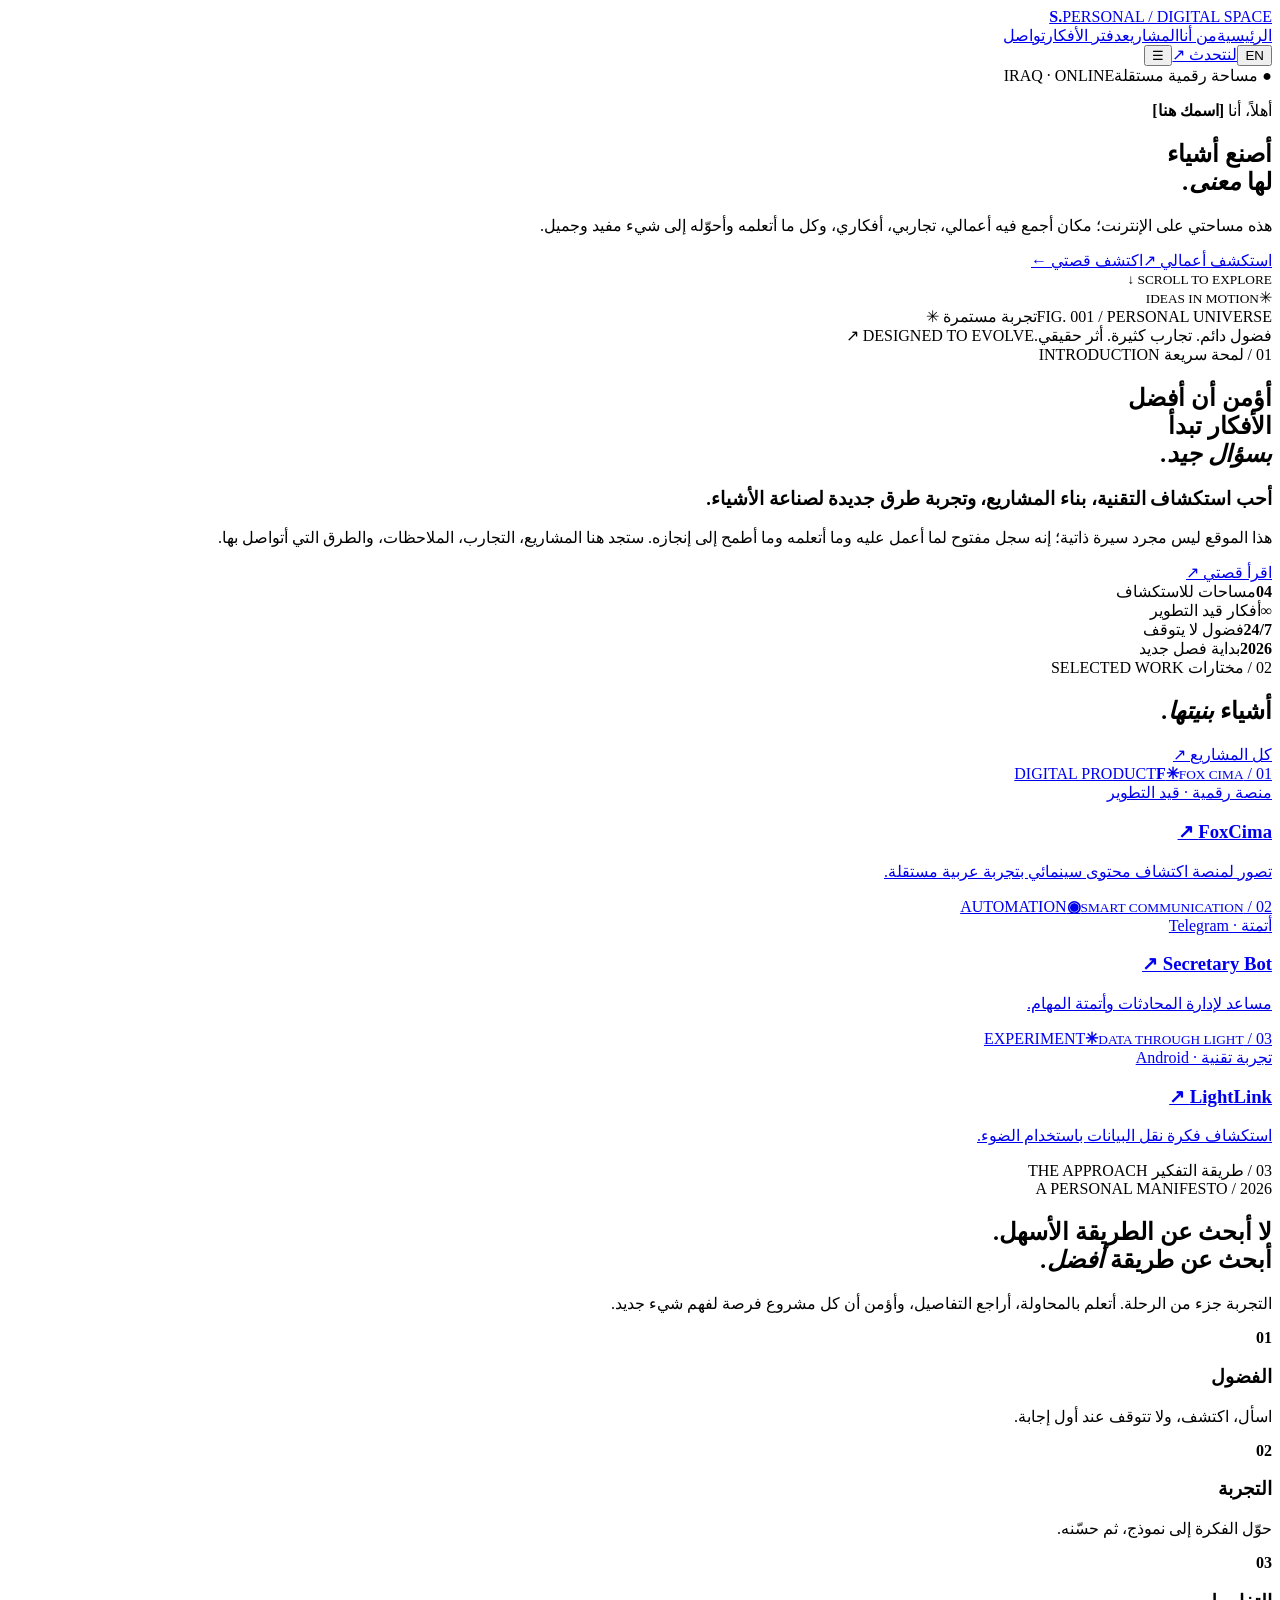
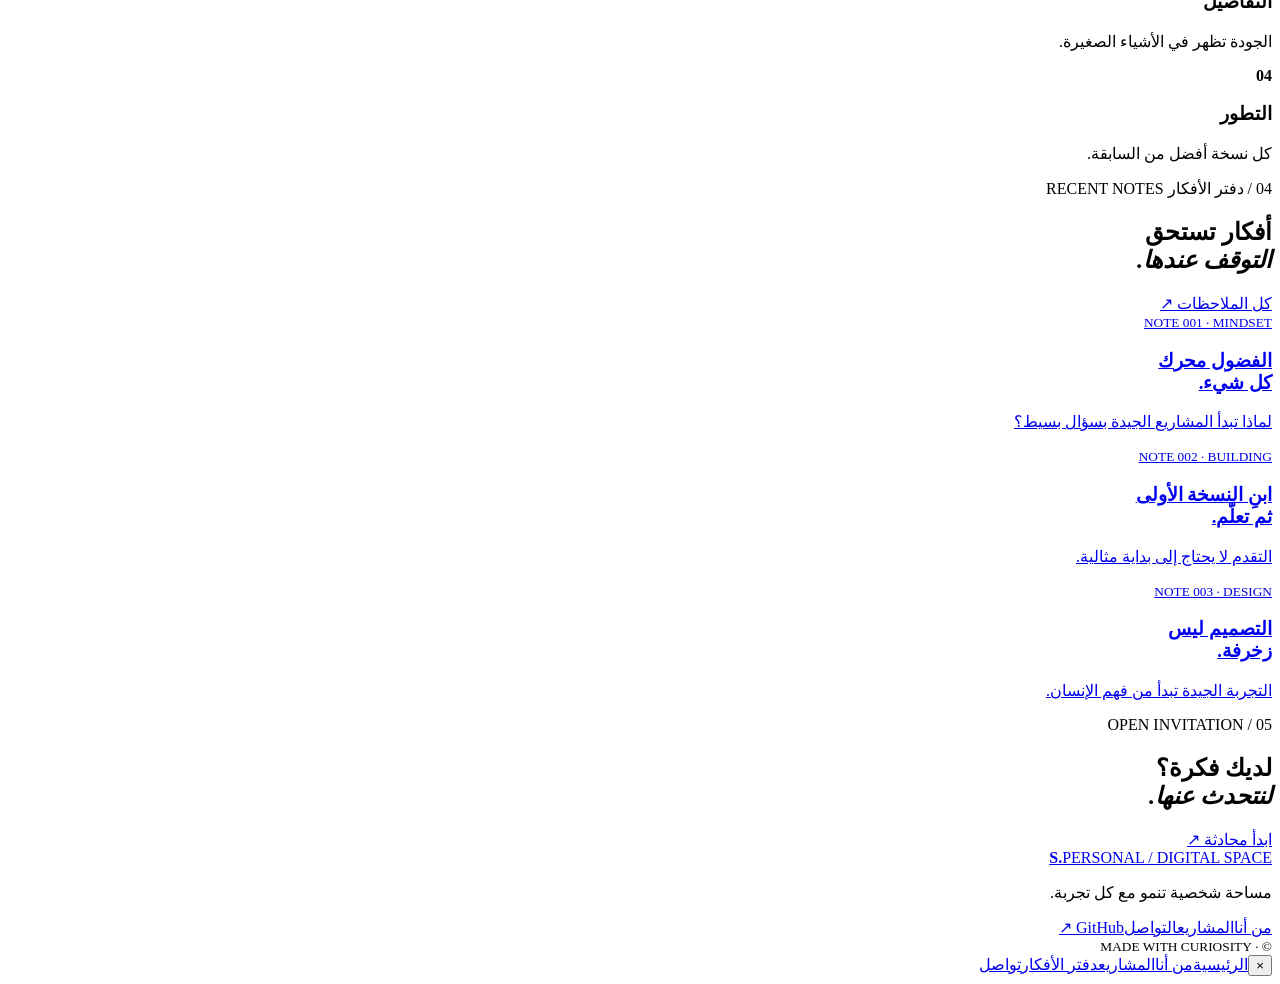
==== commit 795fc6ba: "Transform XAN into a personal portfolio" ====
--- a/index.html
+++ b/index.html
@@ -1,88 +1 @@
-<!doctype html>
-<html lang="en" dir="ltr">
-<head>
-<meta charset="utf-8"><meta name="viewport" content="width=device-width,initial-scale=1">
-<meta name="theme-color" content="#f3f0e8"><meta name="description" content="XAN — Network architecture, systems thinking and interactive engineering lab.">
-<title>XAN — Systems, not noise.</title>
-<link rel="preconnect" href="https://fonts.googleapis.com"><link rel="preconnect" href="https://fonts.gstatic.com" crossorigin>
-<link href="https://fonts.googleapis.com/css2?family=DM+Mono:wght@400;500&family=DM+Sans:wght@400;500;600;700;800;900&family=Space+Grotesk:wght@400;500;600;700&family=Noto+Sans+Arabic:wght@400;500;600;700;800&display=swap" rel="stylesheet">
-<link rel="stylesheet" href="styles.css">
-</head>
-<body>
-<div class="grain"></div>
-<header class="masthead">
-  <a class="wordmark" href="#top" aria-label="XAN home">XAN<span>®</span></a>
-  <nav class="main-nav"><a href="#manifesto">Manifesto</a><a href="#map">System map</a><a href="#lab">Lab</a><a href="#fieldnotes">Field notes</a></nav>
-  <div class="head-tools"><span class="availability"><i></i> OPEN TO INTERESTING PROBLEMS</span><button class="text-control" id="language">عربي</button><button class="round-control" id="commandOpen" aria-label="Open command palette">⌘ K</button></div>
-</header>
-<main id="top">
-<section class="hero wrap">
-  <div class="hero-topline"><span>INDEPENDENT DIGITAL ENGINEERING</span><span>EST. 20XX / IRAQ ↗ WORLD</span></div>
-  <div class="hero-layout">
-    <div class="hero-copy">
-      <p class="overline"><span class="overline-dot"></span> NETWORKS · SYSTEMS · SOFTWARE</p>
-      <h1>Make<br>complexity<br><em>make sense.</em></h1>
-      <p class="hero-intro">I connect the invisible layers behind digital products — from packets and infrastructure to tools people actually enjoy using.</p>
-      <div class="hero-cta"><a class="pill-link dark" href="#lab">Enter the lab <span>↘</span></a><a class="under-link" href="#manifesto">Get to know the thinking <span>↓</span></a></div>
-    </div>
-    <div class="hero-art">
-      <div class="art-stamp">X / 01<br><b>THINK<br>IN LAYERS</b></div>
-      <svg class="hero-drawing" viewBox="0 0 620 540" role="img" aria-label="Abstract layered network sculpture">
-        <defs><linearGradient id="metal" x1="0" y1="0" x2="1" y2="1"><stop stop-color="#3455ff"/><stop offset="1" stop-color="#8fa0ff"/></linearGradient><filter id="soft"><feGaussianBlur stdDeviation="12"/></filter></defs>
-        <circle cx="310" cy="270" r="175" fill="#dce1ff" opacity=".7" filter="url(#soft)"/>
-        <path d="M90 280 L220 95 L475 130 L545 325 L355 465 L125 420 Z" fill="none" stroke="#151515" stroke-width="1.4" opacity=".22"/>
-        <path d="M90 280 L310 270 L475 130 M310 270 L545 325 M310 270 L355 465 M310 270 L125 420" stroke="#151515" stroke-width="1.4" opacity=".35"/>
-        <path d="M220 95 L310 270 L355 465 M475 130 L310 270 L125 420" stroke="#3455ff" stroke-width="2" opacity=".65"/>
-        <path d="M130 190 Q310 30 490 190 Q570 300 420 430 Q260 535 115 365 Q35 260 130 190Z" fill="none" stroke="#3455ff" stroke-width="2"/>
-        <path d="M165 160 Q320 70 455 175 Q520 280 400 390 Q260 470 150 350 Q75 245 165 160Z" fill="none" stroke="#151515" stroke-width="1" stroke-dasharray="5 9" opacity=".4"/>
-        <rect x="244" y="204" width="132" height="132" rx="5" fill="url(#metal)" transform="rotate(8 310 270)"/>
-        <path d="M278 256h64M310 224v92" stroke="#fff" stroke-width="2" opacity=".8"/>
-        <circle cx="310" cy="270" r="8" fill="#d9ff43" stroke="#151515" stroke-width="2"/>
-        <g fill="#d9ff43" stroke="#151515" stroke-width="2"><circle cx="90" cy="280" r="8"/><circle cx="220" cy="95" r="8"/><circle cx="475" cy="130" r="8"/><circle cx="545" cy="325" r="8"/><circle cx="355" cy="465" r="8"/><circle cx="125" cy="420" r="8"/></g>
-        <g font-family="monospace" font-size="10" fill="#151515"><text x="60" y="260">INPUT</text><text x="202" y="75">ROUTE</text><text x="480" y="110">LOGIC</text><text x="550" y="350">OUTPUT</text><text x="350" y="490">SIGNAL</text></g>
-      </svg>
-      <div class="art-caption"><span>FIG. 001</span><span>THE BEAUTY IS IN THE CONNECTIONS.</span></div>
-      <div class="floating-note"><span class="note-index">NOTE / 07</span><strong>Good systems<br>feel inevitable.</strong><span class="note-line"></span></div>
-    </div>
-  </div>
-  <div class="hero-bottom"><span>SCROLL TO EXPLORE</span><span class="scroll-line"></span><span>01 — 04</span></div>
-</section>
-<section class="manifesto wrap" id="manifesto">
-  <div class="section-marker"><span>01</span><span>THE POINT OF VIEW</span></div>
-  <div class="manifesto-grid"><h2>Not just making<br>things work.<br><em>Making them<br>work together.</em></h2><div class="manifesto-copy"><p class="large-copy">The best engineering disappears into the experience.</p><p>I care about the hidden architecture as much as the visible interface. A route that takes the shortest path. A tool that removes ten steps. A system that explains itself when something goes wrong.</p><p>No theatre. No fake dashboards. Just thoughtful engineering, clear decisions and useful outcomes.</p><a class="arrow-link" href="#map">Explore how I think <span>↗</span></a></div></div>
-  <div class="principle-strip"><div><b>01 / CLARITY</b><span>Reduce the noise.</span></div><div><b>02 / RESILIENCE</b><span>Expect the unexpected.</span></div><div><b>03 / CURIOSITY</b><span>Question the defaults.</span></div></div>
-</section>
-<section class="system-section" id="map">
- <div class="wrap">
-  <div class="section-marker light"><span>02</span><span>THE SYSTEM MAP</span><span class="marker-right">A CLICKABLE MODEL — NOT A STATIC DIAGRAM</span></div>
-  <div class="system-heading"><h2>Everything<br>is <em>connected.</em></h2><p>Explore the layers. Select a node to see what it does, what it depends on, and where it can fail.</p></div>
-  <div class="map-interface">
-   <div class="map-canvas" id="mapCanvas">
-    <svg class="map-lines" id="mapLines" viewBox="0 0 800 430" preserveAspectRatio="none"><path d="M400 82 L190 205 L400 340 M400 82 L610 205 L400 340 M190 205 L610 205" /></svg>
-    <button class="map-node node-edge" data-node="edge"><span class="node-type">01 / ENTRY</span><strong>EDGE</strong><small>Traffic enters</small></button>
-    <button class="map-node node-core selected" data-node="core"><span class="node-type">02 / CONTROL</span><strong>CORE</strong><small>Decisions happen</small></button>
-    <button class="map-node node-data" data-node="data"><span class="node-type">03 / STATE</span><strong>DATA</strong><small>Memory persists</small></button>
-    <button class="map-node node-ops" data-node="ops"><span class="node-type">04 / VISIBILITY</span><strong>OPS</strong><small>Signals become insight</small></button>
-    <div class="map-center-label">SELECT A LAYER <span>↗</span></div>
-   </div>
-   <aside class="node-inspector"><div class="inspector-top"><span>INSPECTOR / <b id="inspectId">02</b></span><span class="inspector-live">● MODEL</span></div><div class="inspector-body"><p class="inspector-kicker" id="inspectKicker">CONTROL PLANE</p><h3 id="inspectTitle">Core logic</h3><p id="inspectText">The decision layer coordinates traffic, identity and service behaviour. It should be predictable, observable and deliberately boring.</p><div class="inspector-rule"></div><div class="inspector-row"><span>RESPONSIBILITY</span><b id="inspectRole">Policy & orchestration</b></div><div class="inspector-row"><span>WATCH FOR</span><b id="inspectRisk">Single points of failure</b></div><div class="inspector-row"><span>CONNECTED TO</span><b id="inspectLinks">Edge · Data · Ops</b></div></div><div class="inspector-foot">MODEL / INTERACTIVE EXPLORATION <span>↗</span></div></aside>
-  </div>
- </div>
-</section>
-<section class="lab-section wrap" id="lab">
- <div class="section-marker"><span>03</span><span>THE EXPERIMENT ROOM</span><span class="marker-right">TOOLS THAT DO SOMETHING</span></div>
- <div class="lab-heading"><div><h2>Try it.<br><em>Break it.</em><br>Understand it.</h2></div><p>Small utilities, real calculations. These tools run in your browser; no account, no upload, no ceremony.</p></div>
- <div class="lab-grid">
-  <article class="lab-card subnet-card"><div class="lab-card-top"><span>TOOL 001 / NETWORKING</span><span class="lab-icon">↗</span></div><h3>Subnet architect</h3><p>Give it an IPv4 address and CIDR. Get the network boundaries instantly.</p><div class="field-row"><label for="ipAddress">IP ADDRESS</label><label for="cidr">PREFIX</label></div><div class="input-row"><input id="ipAddress" value="192.168.10.25" inputmode="decimal"><select id="cidr"><option value="24">/24</option><option value="16">/16</option><option value="20">/20</option><option value="25">/25</option><option value="26">/26</option><option value="27">/27</option><option value="28">/28</option><option value="30">/30</option><option value="32">/32</option><option value="8">/8</option></select><button id="subnetRun" aria-label="Calculate subnet">↗</button></div><div class="subnet-results" id="subnetResults"><div><span>NETWORK</span><b>192.168.10.0</b></div><div><span>USABLE RANGE</span><b>192.168.10.1 — 192.168.10.254</b></div><div><span>BROADCAST</span><b>192.168.10.255</b></div><div><span>USABLE HOSTS</span><b>254</b></div><div><span>SUBNET MASK</span><b>255.255.255.0</b></div></div></article>
-  <article class="lab-card topology-card"><div class="lab-card-top"><span>TOOL 002 / ARCHITECTURE</span><span class="lab-icon">⌘</span></div><h3>Topology sketchpad</h3><p>Add components to a tiny architecture. Export the topology as JSON.</p><div class="topology-stage" id="topologyStage"><svg id="topologySvg"></svg><div class="topology-empty" id="topologyEmpty">YOUR SYSTEM STARTS HERE<br><span>ADD A COMPONENT BELOW</span></div></div><div class="topology-controls"><button data-add="client">+ Client</button><button data-add="router">+ Router</button><button data-add="server">+ Server</button><button data-add="database">+ Database</button><button id="exportTopology" class="export-btn">Export JSON ↓</button></div><div class="topology-status" id="topologyStatus">0 COMPONENTS / LOCAL ONLY</div></article>
-  <article class="lab-card signal-card"><div class="lab-card-top"><span>TOOL 003 / CONNECTIVITY</span><span class="lab-icon">⌁</span></div><h3>Signal comparator</h3><p>Measure browser request time against independent public endpoints. Not ICMP ping.</p><div class="signal-targets"><label><input type="checkbox" value="https://www.cloudflare.com/cdn-cgi/trace" checked> Cloudflare</label><label><input type="checkbox" value="https://www.wikipedia.org/" checked> Wikipedia</label><label><input type="checkbox" value="https://www.google.com/generate_204" checked> Google</label></div><button class="run-wide" id="signalRun">RUN COMPARISON <span>↗</span></button><div id="signalResults" class="signal-results"><span>WAITING FOR TEST</span></div></article>
- </div>
- <div class="privacy-line"><span>◈</span> PRIVACY BY DESIGN — Calculations stay in this tab. Network tests contact only the selected public endpoints.</div>
-</section>
-<section class="fieldnotes" id="fieldnotes"><div class="wrap"><div class="section-marker"><span>04</span><span>FIELD NOTES</span></div><div class="notes-layout"><h2>Things worth<br><em>thinking about.</em></h2><div class="notes-list"><article><span>NOTE 001 / ENGINEERING</span><h3>Observability is a product feature.</h3><p>If a system cannot explain its own behaviour, the user pays the debugging cost.</p></article><article><span>NOTE 002 / NETWORKS</span><h3>Latency is a design decision.</h3><p>Every extra hop, dependency and round trip is a choice. Make it consciously.</p></article><article><span>NOTE 003 / INTERFACES</span><h3>Complexity belongs behind the curtain.</h3><p>Expose power, not the machinery. The best interface makes hard things feel obvious.</p></article></div></div></div></section>
-<section class="contact wrap" id="contact"><div class="contact-stamp">XAN / OPEN CHANNEL</div><p class="overline">HAVE A GOOD PROBLEM?</p><h2>Let's make<br><em>something matter.</em></h2><p>For engineering conversations, collaborations or ideas that need a systems thinker.</p><a class="pill-link acid" href="https://t.me/rylig" target="_blank" rel="noopener">Start a conversation <span>↗</span></a><div class="contact-meta"><a href="https://github.com/sedo2000" target="_blank" rel="noopener">GITHUB ↗</a><a href="https://t.me/rylig" target="_blank" rel="noopener">TELEGRAM ↗</a><span>BUILT WITH INTENTION / © <b id="year"></b></span></div></section>
-</main>
-<div class="command-overlay" id="commandOverlay" aria-hidden="true"><div class="command-box"><div class="command-head"><span>XAN / QUICK NAVIGATION</span><button id="commandClose" aria-label="Close">ESC ✕</button></div><input id="commandInput" placeholder="Type a destination or action…" autocomplete="off"><div class="command-items" id="commandItems"><button data-go="#manifesto"><span>01</span> Manifesto <kbd>↵</kbd></button><button data-go="#map"><span>02</span> Interactive system map <kbd>↵</kbd></button><button data-go="#lab"><span>03</span> Experiment room <kbd>↵</kbd></button><button data-go="#fieldnotes"><span>04</span> Field notes <kbd>↵</kbd></button><button data-go="#contact"><span>05</span> Contact <kbd>↵</kbd></button></div><div class="command-foot">TIP: PRESS <kbd>CTRL</kbd> + <kbd>K</kbd> ANYWHERE</div></div></div>
-<div class="toast" id="toast" role="status" aria-live="polite"></div>
-<script src="app.js"></script>
-</body></html>+<!doctype html><html lang="ar" dir="rtl"><head><meta charset="utf-8"><meta name="viewport" content="width=device-width,initial-scale=1"><meta name="theme-color" content="#10110f"><meta name="description" content="المساحة الشخصية — أعمال وأفكار وتجارب رقمية"><title>المساحة الشخصية — Portfolio</title><link rel="preconnect" href="https://fonts.googleapis.com"><link href="https://fonts.googleapis.com/css2?family=IBM+Plex+Mono:wght@400;500&family=IBM+Plex+Sans+Arabic:wght@400;500;600;700;800&family=Manrope:wght@400;700;800&display=swap" rel="stylesheet"><link rel="stylesheet" href="assets/css/main.css"><script type="module" src="assets/js/main.js"></script></head><body><div class="noise"></div><header class="site-header"><a class="brand" href="index.html"><b>S.</b><span>PERSONAL / DIGITAL SPACE</span></a><nav><a class="active" href="index.html">الرئيسية</a><a href="pages/about.html">من أنا</a><a href="pages/projects.html">المشاريع</a><a href="pages/journal.html">دفتر الأفكار</a><a href="pages/contact.html">تواصل</a></nav><div class="actions"><button data-language-toggle>EN</button><a class="cta" href="pages/contact.html">لنتحدث ↗</a><button class="menu-toggle" aria-label="القائمة">☰</button></div></header><main><section class="hero shell"><div class="hero-meta"><span>● مساحة رقمية مستقلة</span><span class="mono">IRAQ · ONLINE</span></div><div class="hero-grid"><div><p class="eyebrow">أهلاً، أنا <b>[اسمك هنا]</b></p><h1>أصنع أشياء<br>لها <em>معنى.</em></h1><p class="lead">هذه مساحتي على الإنترنت؛ مكان أجمع فيه أعمالي، تجاربي، أفكاري، وكل ما أتعلمه وأحوّله إلى شيء مفيد وجميل.</p><div class="buttons"><a class="primary" href="pages/projects.html">استكشف أعمالي ↗</a><a class="plain" href="pages/about.html">اكتشف قصتي ←</a></div><small class="mono">SCROLL TO EXPLORE ↓</small></div><div class="art"><div class="orbit"></div><div class="orbit second"></div><div class="core">✳<small>IDEAS IN MOTION</small></div><span class="art-caption mono">FIG. 001 / PERSONAL UNIVERSE</span><span class="art-note">تجربة مستمرة ✳</span></div></div><div class="hero-foot"><span>فضول دائم. تجارب كثيرة. أثر حقيقي.</span><span class="mono">DESIGNED TO EVOLVE ↗</span></div></section><section class="shell section"><div class="kicker">01 / لمحة سريعة <i></i><span class="mono">INTRODUCTION</span></div><div class="split"><h2>أؤمن أن أفضل<br>الأفكار تبدأ<br><em>بسؤال جيد.</em></h2><div><h3>أحب استكشاف التقنية، بناء المشاريع، وتجربة طرق جديدة لصناعة الأشياء.</h3><p>هذا الموقع ليس مجرد سيرة ذاتية؛ إنه سجل مفتوح لما أعمل عليه وما أتعلمه وما أطمح إلى إنجازه. ستجد هنا المشاريع، التجارب، الملاحظات، والطرق التي أتواصل بها.</p><a class="round-link" href="pages/about.html">اقرأ قصتي ↗</a></div></div><div class="stats"><div><b>04</b><span>مساحات للاستكشاف</span></div><div><b>∞</b><span>أفكار قيد التطوير</span></div><div><b>24/7</b><span>فضول لا يتوقف</span></div><div><b>2026</b><span>بداية فصل جديد</span></div></div></section><section class="section dark"><div class="shell"><div class="kicker">02 / مختارات <i></i><span class="mono">SELECTED WORK</span></div><div class="section-title"><h2>أشياء <em>بنيتها.</em></h2><a href="pages/projects.html">كل المشاريع ↗</a></div><div class="cards"><a class="work-card" href="pages/project.html?id=fox-cima"><div class="cover cinema"><span>01 / DIGITAL PRODUCT</span><b>F<span>✳</span></b><small>FOX CIMA</small></div><label>منصة رقمية · قيد التطوير</label><h3>FoxCima ↗</h3><p>تصور لمنصة اكتشاف محتوى سينمائي بتجربة عربية مستقلة.</p></a><a class="work-card" href="pages/project.html?id=secretary-bot"><div class="cover bot"><span>02 / AUTOMATION</span><b>◉</b><small>SMART COMMUNICATION</small></div><label>أتمتة · Telegram</label><h3>Secretary Bot ↗</h3><p>مساعد لإدارة المحادثات وأتمتة المهام.</p></a><a class="work-card" href="pages/project.html?id=lightlink"><div class="cover light"><span>03 / EXPERIMENT</span><b>✳</b><small>DATA THROUGH LIGHT</small></div><label>تجربة تقنية · Android</label><h3>LightLink ↗</h3><p>استكشاف فكرة نقل البيانات باستخدام الضوء.</p></a></div></div></section><section class="shell section"><div class="kicker">03 / طريقة التفكير <i></i><span class="mono">THE APPROACH</span></div><div class="manifesto"><span class="mono">A PERSONAL MANIFESTO / 2026</span><h2>لا أبحث عن الطريقة الأسهل.<br>أبحث عن طريقة <em>أفضل.</em></h2><p>التجربة جزء من الرحلة. أتعلم بالمحاولة، أراجع التفاصيل، وأؤمن أن كل مشروع فرصة لفهم شيء جديد.</p></div><div class="principles"><article><b>01</b><h3>الفضول</h3><p>اسأل، اكتشف، ولا تتوقف عند أول إجابة.</p></article><article><b>02</b><h3>التجربة</h3><p>حوّل الفكرة إلى نموذج، ثم حسّنه.</p></article><article><b>03</b><h3>التفاصيل</h3><p>الجودة تظهر في الأشياء الصغيرة.</p></article><article><b>04</b><h3>التطور</h3><p>كل نسخة أفضل من السابقة.</p></article></div></section><section class="section dark"><div class="shell"><div class="kicker">04 / دفتر الأفكار <i></i><span class="mono">RECENT NOTES</span></div><div class="section-title"><h2>أفكار تستحق<br><em>التوقف عندها.</em></h2><a href="pages/journal.html">كل الملاحظات ↗</a></div><div class="notes"><a href="pages/journal.html#curiosity"><small>NOTE 001 · MINDSET</small><h3>الفضول محرك<br>كل شيء.</h3><p>لماذا تبدأ المشاريع الجيدة بسؤال بسيط؟</p></a><a href="pages/journal.html#building"><small>NOTE 002 · BUILDING</small><h3>ابنِ النسخة الأولى<br>ثم تعلّم.</h3><p>التقدم لا يحتاج إلى بداية مثالية.</p></a><a href="pages/journal.html#design"><small>NOTE 003 · DESIGN</small><h3>التصميم ليس<br>زخرفة.</h3><p>التجربة الجيدة تبدأ من فهم الإنسان.</p></a></div></div></section><section class="shell contact-banner"><span class="mono">05 / OPEN INVITATION</span><h2>لديك فكرة؟<br><em>لنتحدث عنها.</em></h2><a class="primary" href="pages/contact.html">ابدأ محادثة ↗</a></section></main><footer class="shell footer"><a class="brand" href="index.html"><b>S.</b><span>PERSONAL / DIGITAL SPACE</span></a><p>مساحة شخصية تنمو مع كل تجربة.</p><div><a href="pages/about.html">من أنا</a><a href="pages/projects.html">المشاريع</a><a href="pages/contact.html">التواصل</a><a href="https://github.com/sedo2000" target="_blank">GitHub ↗</a></div><small class="mono">© <span data-year></span> · MADE WITH CURIOSITY</small></footer><div class="mobile-menu"><button class="close-menu">×</button><a href="index.html">الرئيسية</a><a href="pages/about.html">من أنا</a><a href="pages/projects.html">المشاريع</a><a href="pages/journal.html">دفتر الأفكار</a><a href="pages/contact.html">تواصل</a></div></body></html>
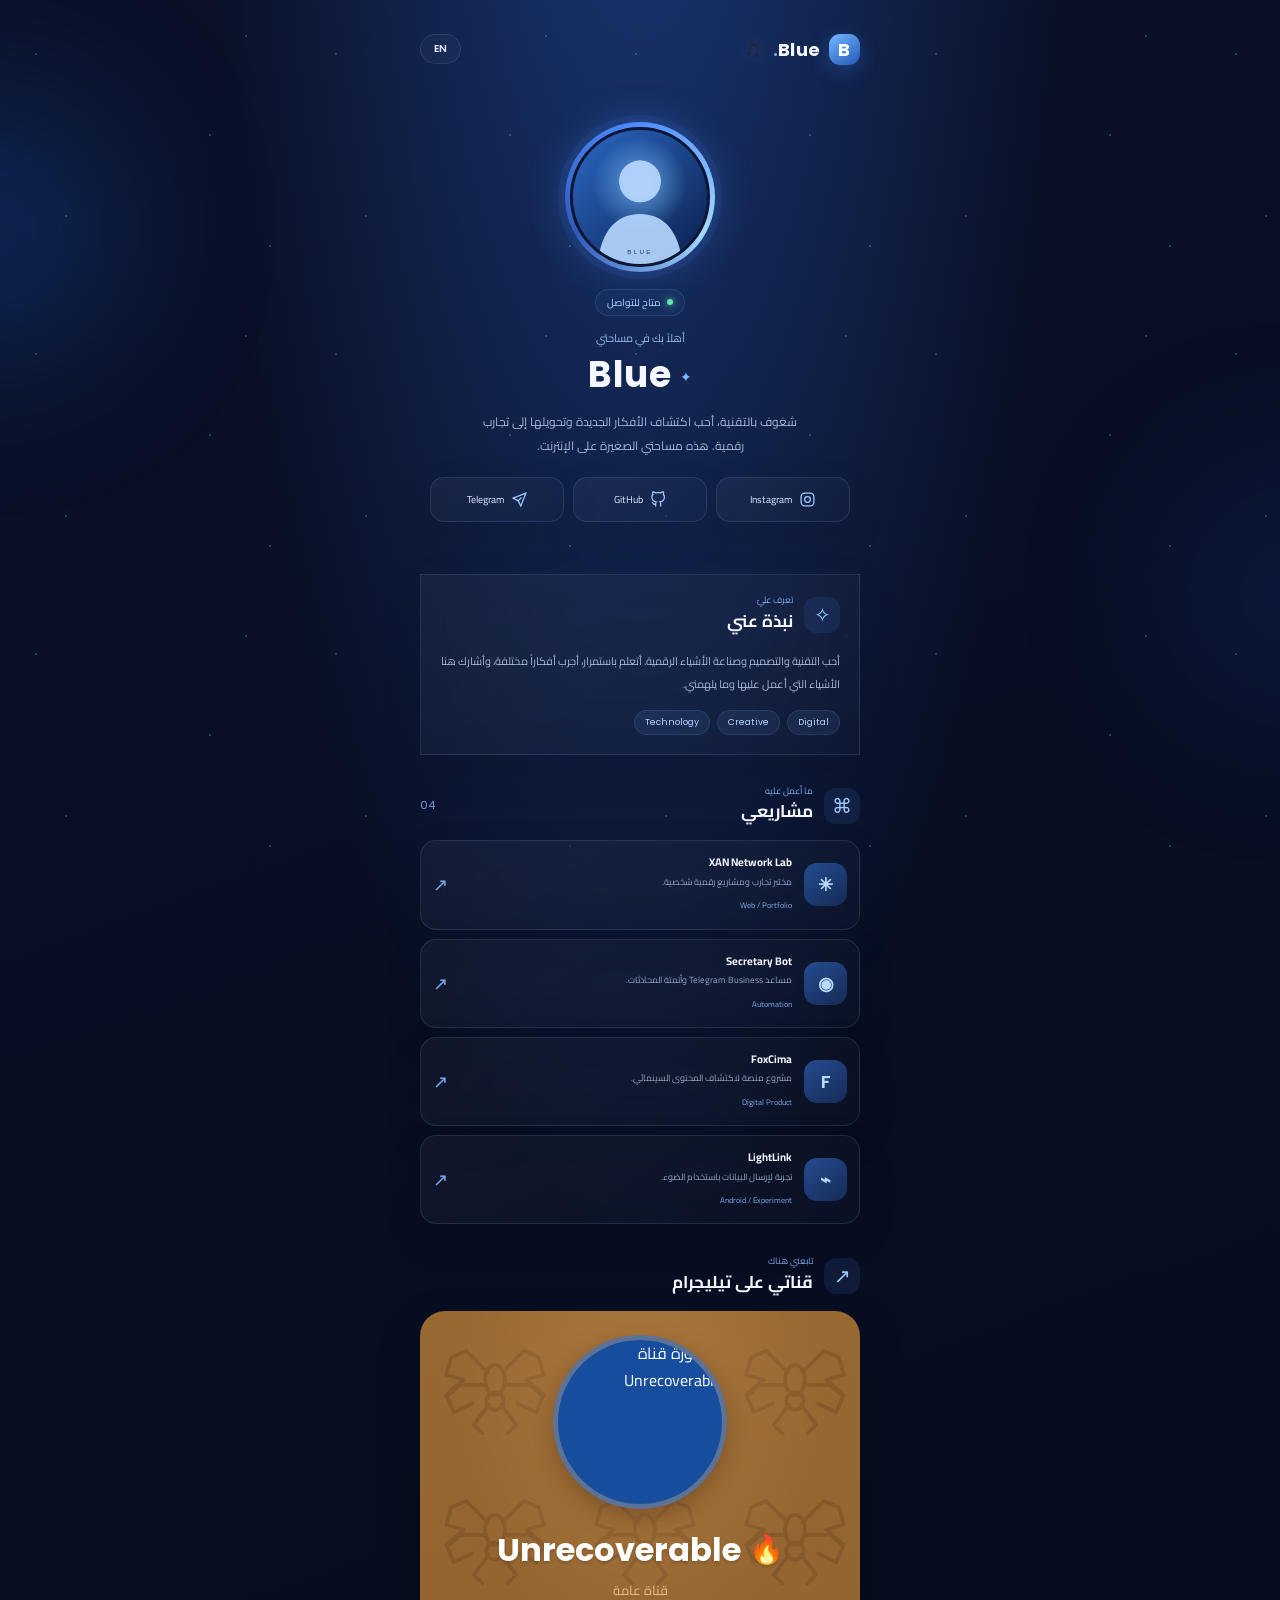
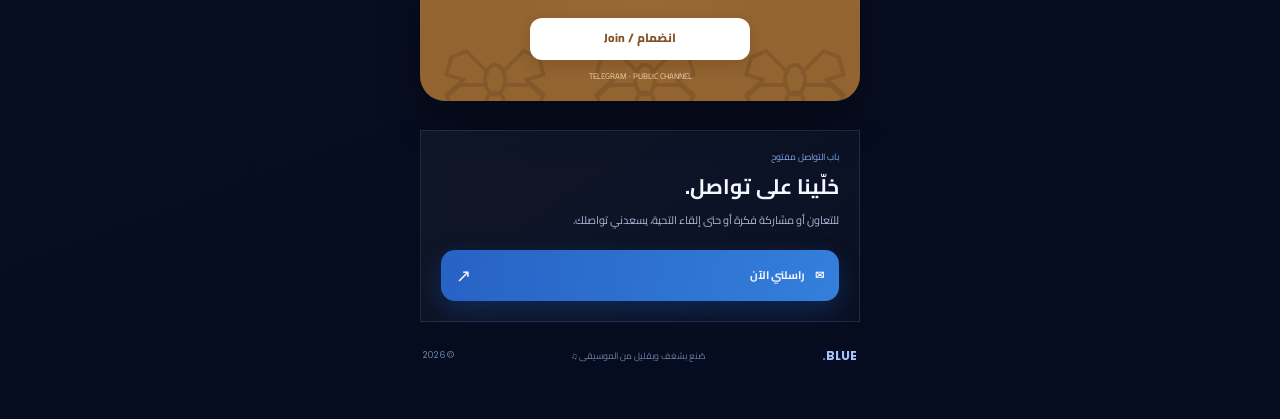
==== commit 07125eb7: "Rebuild portfolio as Blue mobile-first link hub" ====
--- a/index.html
+++ b/index.html
@@ -1 +1,35 @@
-<!doctype html><html lang="ar" dir="rtl"><head><meta charset="utf-8"><meta name="viewport" content="width=device-width,initial-scale=1"><meta name="theme-color" content="#10110f"><meta name="description" content="المساحة الشخصية — أعمال وأفكار وتجارب رقمية"><title>المساحة الشخصية — Portfolio</title><link rel="preconnect" href="https://fonts.googleapis.com"><link href="https://fonts.googleapis.com/css2?family=IBM+Plex+Mono:wght@400;500&family=IBM+Plex+Sans+Arabic:wght@400;500;600;700;800&family=Manrope:wght@400;700;800&display=swap" rel="stylesheet"><link rel="stylesheet" href="assets/css/main.css"><script type="module" src="assets/js/main.js"></script></head><body><div class="noise"></div><header class="site-header"><a class="brand" href="index.html"><b>S.</b><span>PERSONAL / DIGITAL SPACE</span></a><nav><a class="active" href="index.html">الرئيسية</a><a href="pages/about.html">من أنا</a><a href="pages/projects.html">المشاريع</a><a href="pages/journal.html">دفتر الأفكار</a><a href="pages/contact.html">تواصل</a></nav><div class="actions"><button data-language-toggle>EN</button><a class="cta" href="pages/contact.html">لنتحدث ↗</a><button class="menu-toggle" aria-label="القائمة">☰</button></div></header><main><section class="hero shell"><div class="hero-meta"><span>● مساحة رقمية مستقلة</span><span class="mono">IRAQ · ONLINE</span></div><div class="hero-grid"><div><p class="eyebrow">أهلاً، أنا <b>[اسمك هنا]</b></p><h1>أصنع أشياء<br>لها <em>معنى.</em></h1><p class="lead">هذه مساحتي على الإنترنت؛ مكان أجمع فيه أعمالي، تجاربي، أفكاري، وكل ما أتعلمه وأحوّله إلى شيء مفيد وجميل.</p><div class="buttons"><a class="primary" href="pages/projects.html">استكشف أعمالي ↗</a><a class="plain" href="pages/about.html">اكتشف قصتي ←</a></div><small class="mono">SCROLL TO EXPLORE ↓</small></div><div class="art"><div class="orbit"></div><div class="orbit second"></div><div class="core">✳<small>IDEAS IN MOTION</small></div><span class="art-caption mono">FIG. 001 / PERSONAL UNIVERSE</span><span class="art-note">تجربة مستمرة ✳</span></div></div><div class="hero-foot"><span>فضول دائم. تجارب كثيرة. أثر حقيقي.</span><span class="mono">DESIGNED TO EVOLVE ↗</span></div></section><section class="shell section"><div class="kicker">01 / لمحة سريعة <i></i><span class="mono">INTRODUCTION</span></div><div class="split"><h2>أؤمن أن أفضل<br>الأفكار تبدأ<br><em>بسؤال جيد.</em></h2><div><h3>أحب استكشاف التقنية، بناء المشاريع، وتجربة طرق جديدة لصناعة الأشياء.</h3><p>هذا الموقع ليس مجرد سيرة ذاتية؛ إنه سجل مفتوح لما أعمل عليه وما أتعلمه وما أطمح إلى إنجازه. ستجد هنا المشاريع، التجارب، الملاحظات، والطرق التي أتواصل بها.</p><a class="round-link" href="pages/about.html">اقرأ قصتي ↗</a></div></div><div class="stats"><div><b>04</b><span>مساحات للاستكشاف</span></div><div><b>∞</b><span>أفكار قيد التطوير</span></div><div><b>24/7</b><span>فضول لا يتوقف</span></div><div><b>2026</b><span>بداية فصل جديد</span></div></div></section><section class="section dark"><div class="shell"><div class="kicker">02 / مختارات <i></i><span class="mono">SELECTED WORK</span></div><div class="section-title"><h2>أشياء <em>بنيتها.</em></h2><a href="pages/projects.html">كل المشاريع ↗</a></div><div class="cards"><a class="work-card" href="pages/project.html?id=fox-cima"><div class="cover cinema"><span>01 / DIGITAL PRODUCT</span><b>F<span>✳</span></b><small>FOX CIMA</small></div><label>منصة رقمية · قيد التطوير</label><h3>FoxCima ↗</h3><p>تصور لمنصة اكتشاف محتوى سينمائي بتجربة عربية مستقلة.</p></a><a class="work-card" href="pages/project.html?id=secretary-bot"><div class="cover bot"><span>02 / AUTOMATION</span><b>◉</b><small>SMART COMMUNICATION</small></div><label>أتمتة · Telegram</label><h3>Secretary Bot ↗</h3><p>مساعد لإدارة المحادثات وأتمتة المهام.</p></a><a class="work-card" href="pages/project.html?id=lightlink"><div class="cover light"><span>03 / EXPERIMENT</span><b>✳</b><small>DATA THROUGH LIGHT</small></div><label>تجربة تقنية · Android</label><h3>LightLink ↗</h3><p>استكشاف فكرة نقل البيانات باستخدام الضوء.</p></a></div></div></section><section class="shell section"><div class="kicker">03 / طريقة التفكير <i></i><span class="mono">THE APPROACH</span></div><div class="manifesto"><span class="mono">A PERSONAL MANIFESTO / 2026</span><h2>لا أبحث عن الطريقة الأسهل.<br>أبحث عن طريقة <em>أفضل.</em></h2><p>التجربة جزء من الرحلة. أتعلم بالمحاولة، أراجع التفاصيل، وأؤمن أن كل مشروع فرصة لفهم شيء جديد.</p></div><div class="principles"><article><b>01</b><h3>الفضول</h3><p>اسأل، اكتشف، ولا تتوقف عند أول إجابة.</p></article><article><b>02</b><h3>التجربة</h3><p>حوّل الفكرة إلى نموذج، ثم حسّنه.</p></article><article><b>03</b><h3>التفاصيل</h3><p>الجودة تظهر في الأشياء الصغيرة.</p></article><article><b>04</b><h3>التطور</h3><p>كل نسخة أفضل من السابقة.</p></article></div></section><section class="section dark"><div class="shell"><div class="kicker">04 / دفتر الأفكار <i></i><span class="mono">RECENT NOTES</span></div><div class="section-title"><h2>أفكار تستحق<br><em>التوقف عندها.</em></h2><a href="pages/journal.html">كل الملاحظات ↗</a></div><div class="notes"><a href="pages/journal.html#curiosity"><small>NOTE 001 · MINDSET</small><h3>الفضول محرك<br>كل شيء.</h3><p>لماذا تبدأ المشاريع الجيدة بسؤال بسيط؟</p></a><a href="pages/journal.html#building"><small>NOTE 002 · BUILDING</small><h3>ابنِ النسخة الأولى<br>ثم تعلّم.</h3><p>التقدم لا يحتاج إلى بداية مثالية.</p></a><a href="pages/journal.html#design"><small>NOTE 003 · DESIGN</small><h3>التصميم ليس<br>زخرفة.</h3><p>التجربة الجيدة تبدأ من فهم الإنسان.</p></a></div></div></section><section class="shell contact-banner"><span class="mono">05 / OPEN INVITATION</span><h2>لديك فكرة؟<br><em>لنتحدث عنها.</em></h2><a class="primary" href="pages/contact.html">ابدأ محادثة ↗</a></section></main><footer class="shell footer"><a class="brand" href="index.html"><b>S.</b><span>PERSONAL / DIGITAL SPACE</span></a><p>مساحة شخصية تنمو مع كل تجربة.</p><div><a href="pages/about.html">من أنا</a><a href="pages/projects.html">المشاريع</a><a href="pages/contact.html">التواصل</a><a href="https://github.com/sedo2000" target="_blank">GitHub ↗</a></div><small class="mono">© <span data-year></span> · MADE WITH CURIOSITY</small></footer><div class="mobile-menu"><button class="close-menu">×</button><a href="index.html">الرئيسية</a><a href="pages/about.html">من أنا</a><a href="pages/projects.html">المشاريع</a><a href="pages/journal.html">دفتر الأفكار</a><a href="pages/contact.html">تواصل</a></div></body></html>+<!doctype html>
+<html lang="ar" dir="rtl">
+<head>
+<meta charset="utf-8"><meta name="viewport" content="width=device-width,initial-scale=1,viewport-fit=cover">
+<meta name="theme-color" content="#0A1128"><meta name="description" content="Blue — مساحتي الشخصية وروابطي ومشاريعي.">
+<meta property="og:title" content="Blue — Personal Space"><meta property="og:description" content="روابطي، مشاريعي، ومساحتي على الإنترنت."><meta property="og:type" content="website">
+<link rel="icon" href="./assets/icons/favicon.svg" type="image/svg+xml"><link rel="preconnect" href="https://fonts.googleapis.com"><link rel="preconnect" href="https://fonts.gstatic.com" crossorigin>
+<link href="https://fonts.googleapis.com/css2?family=Cairo:wght@400;500;600;700;800&family=Poppins:wght@400;500;600;700;800&display=swap" rel="stylesheet">
+<link rel="stylesheet" href="./css/base.css"><link rel="stylesheet" href="./css/layout.css"><link rel="stylesheet" href="./css/components.css"><link rel="stylesheet" href="./css/telegram-widget.css"><link rel="stylesheet" href="./css/animations.css">
+<title>Blue — Personal Space</title><script type="module" src="./js/main.js"></script>
+</head>
+<body>
+<div class="ambient ambient-one" aria-hidden="true"></div><div class="ambient ambient-two" aria-hidden="true"></div><div class="stars" aria-hidden="true"></div>
+<header class="topbar"><a class="brand" href="#home" aria-label="Blue home"><span class="brand-mark">B</span><span>Blue<span class="brand-dot">.</span></span><span class="music-mark" aria-label="Music">♫</span></a><button class="language-toggle" type="button" aria-label="Change language">EN</button></header>
+<main class="mobile-shell" id="home">
+<section class="profile-section" aria-labelledby="profile-name">
+<div class="profile-halo"><div class="profile-avatar"><img src="./assets/images/profile-placeholder.svg" alt="الصورة الشخصية المؤقتة لـ Blue" width="132" height="132"></div></div>
+<div class="online-pill"><span></span><span data-i18n="available">متاح للتواصل</span></div>
+<p class="overline" data-i18n="hello">أهلاً بك في مساحتي</p>
+<h1 id="profile-name">Blue <span class="verified">✦</span></h1>
+<p class="bio" data-i18n="bio">شغوف بالتقنية، أحب اكتشاف الأفكار الجديدة وتحويلها إلى تجارب رقمية. هذه مساحتي الصغيرة على الإنترنت.</p>
+<div class="social-links" id="social-links" aria-label="روابط التواصل"></div>
+</section>
+<section class="about-card glass-card reveal" id="about">
+<div class="section-heading"><span class="section-icon">✧</span><div><span class="section-kicker" data-i18n="aboutKicker">تعرف عليّ</span><h2 data-i18n="aboutTitle">نبذة عني</h2></div></div>
+<p data-i18n="aboutText">أحب التقنية والتصميم وصناعة الأشياء الرقمية. أتعلم باستمرار، أجرب أفكاراً مختلفة، وأشارك هنا الأشياء التي أعمل عليها وما يلهمني.</p>
+<div class="interest-tags"><span>Digital</span><span>Creative</span><span>Technology</span></div>
+</section>
+<section class="projects-section reveal" id="projects"><div class="section-heading"><span class="section-icon">⌘</span><div><span class="section-kicker" data-i18n="projectsKicker">ما أعمل عليه</span><h2 data-i18n="projectsTitle">مشاريعي</h2></div><span class="heading-count" id="project-count">04</span></div><div class="project-list" id="project-list"></div></section>
+<section class="telegram-section reveal" id="channel"><div class="section-heading"><span class="section-icon">↗</span><div><span class="section-kicker" data-i18n="channelKicker">تابعني هناك</span><h2 data-i18n="channelTitle">قناتي على تيليجرام</h2></div></div><div id="telegram-widget"></div></section>
+<section class="contact-section glass-card reveal" id="contact"><span class="section-kicker" data-i18n="contactKicker">باب التواصل مفتوح</span><h2 data-i18n="contactTitle">خلّينا على تواصل.</h2><p data-i18n="contactText">للتعاون أو مشاركة فكرة أو حتى إلقاء التحية، يسعدني تواصلك.</p><a class="contact-button" id="contact-link" href="https://t.me/rylig"><span>✉</span><span data-i18n="contactButton">راسلني الآن</span><b>↗</b></a></section>
+<footer class="footer"><span>BLUE<span class="brand-dot">.</span></span><span data-i18n="footer">صُنع بشغف وبقليل من الموسيقى ♫</span><small>© <span id="year"></span></small></footer>
+</main>
+<div class="toast" id="toast" role="status" aria-live="polite"></div>
+</body></html>
--- a/css/base.css
+++ b/css/base.css
@@ -0,0 +1 @@
+:root{--navy-950:#070d20;--navy-900:#0A1128;--navy-800:#0B1F4B;--navy-700:#13306E;--blue:#4e8cff;--ice:#a9d7ff;--text:#f4f7ff;--muted:#9aa9c7;--soft-black:#242633;--line:rgba(172,200,255,.13);--glass:rgba(18,34,72,.58);--radius:24px;--font-ar:'Cairo',sans-serif;--font-en:'Poppins',sans-serif}*{box-sizing:border-box}html{scroll-behavior:smooth;scroll-padding-top:24px}body{margin:0;min-height:100vh;background:radial-gradient(ellipse at 50% -20%,#1b3a7a 0%,transparent 48%),linear-gradient(160deg,var(--navy-900),var(--navy-950) 78%);color:var(--text);font-family:var(--font-ar);line-height:1.7;overflow-x:hidden}body[dir=ltr]{font-family:var(--font-en)}a{color:inherit;text-decoration:none}button{font:inherit}button:focus-visible,a:focus-visible{outline:2px solid var(--ice);outline-offset:4px}img{max-width:100%;display:block}::selection{background:#5a92ff;color:white} .ambient{position:fixed;z-index:-2;filter:blur(80px);border-radius:50%;pointer-events:none;opacity:.26}.ambient-one{width:280px;height:280px;background:#1e65d8;top:10%;left:-150px}.ambient-two{width:250px;height:250px;background:#173b91;right:-140px;top:52%}.stars{position:fixed;inset:0;z-index:-1;pointer-events:none;opacity:.2;background-image:radial-gradient(1px 1px at 12% 18%,#d7e8ff 98%,transparent),radial-gradient(1px 1px at 82% 12%,#d7e8ff 98%,transparent),radial-gradient(1px 1px at 70% 45%,#d7e8ff 98%,transparent),radial-gradient(1px 1px at 22% 72%,#d7e8ff 98%,transparent),radial-gradient(1px 1px at 90% 82%,#d7e8ff 98%,transparent);background-size:300px 300px}
--- a/css/layout.css
+++ b/css/layout.css
@@ -0,0 +1 @@
+.topbar{width:min(100% - 34px,480px);height:62px;margin:auto;display:flex;align-items:center;justify-content:space-between}.brand{display:flex;align-items:center;gap:9px;font:700 18px var(--font-en);letter-spacing:.2px}.brand-mark{width:31px;height:31px;display:grid;place-items:center;border-radius:11px;background:linear-gradient(145deg,#72baff,#2455b6);box-shadow:0 5px 20px #397ce455;color:white}.brand-dot{color:#65aaff}.music-mark{margin-inline-start:3px;color:var(--soft-black);font:700 23px var(--font-en);animation:musicFloat 3s ease-in-out infinite;text-shadow:0 0 14px #9abfff55}.language-toggle{border:1px solid var(--line);border-radius:30px;background:#ffffff08;color:#dbe8ff;padding:6px 13px;font:600 10px var(--font-en);cursor:pointer}.mobile-shell{width:min(100% - 32px,440px);margin:0 auto;padding:12px 0 32px}.profile-section{text-align:center;padding:26px 10px 28px}.profile-halo{width:150px;height:150px;margin:0 auto 14px;border-radius:50%;padding:5px;background:conic-gradient(from 0deg,#4e8cff,#a4d8ff,#3159b9,#4e8cff);box-shadow:0 0 0 7px #4e8cff12,0 0 38px #4b8cff50;transition:transform .4s,box-shadow .4s}.profile-halo:hover{transform:translateY(-4px) scale(1.035);box-shadow:0 0 0 9px #4e8cff18,0 0 55px #4b8cff77}.profile-avatar{width:100%;height:100%;overflow:hidden;border-radius:50%;background:linear-gradient(145deg,#1d3c7a,#101a37);border:3px solid #0b1734}.profile-avatar img{width:100%;height:100%;object-fit:cover}.online-pill{display:inline-flex;align-items:center;gap:7px;padding:4px 11px;border:1px solid #8ebcff26;border-radius:30px;background:#2e5c9d20;color:#b8d6ff;font-size:10px}.online-pill>span:first-child{width:6px;height:6px;border-radius:50%;background:#66e4ae;box-shadow:0 0 9px #66e4ae}.overline{margin:13px 0 0;color:#9cb8e8;font-size:11px}.profile-section h1{font:700 36px var(--font-en);direction:ltr;margin:0;letter-spacing:.5px}.verified{font:14px var(--font-ar);color:#80b8ff;vertical-align:middle}.bio{max-width:330px;margin:8px auto 19px;color:#aab9d6;font-size:12px;line-height:2}.social-links{display:grid;grid-template-columns:repeat(3,1fr);gap:9px}.glass-card,.project-card,.social-card{border:1px solid var(--line);background:linear-gradient(145deg,#ffffff0b,#ffffff04);backdrop-filter:blur(16px);-webkit-backdrop-filter:blur(16px);box-shadow:0 15px 40px #0000001b}.about-card{padding:19px;margin-top:24px}.section-heading{display:flex;align-items:center;gap:11px;margin-bottom:14px}.section-heading h2{font-size:17px;margin:0;font-weight:700}.section-kicker{display:block;font-size:9px;color:#7fa9eb;line-height:1.4}.section-icon{width:36px;height:36px;border-radius:12px;display:grid;place-items:center;background:#4b83dd20;color:#9acaff;font-size:20px}.about-card>p,.contact-section>p{font-size:11px;color:#aab9d6;line-height:2.1;margin:0}.interest-tags{display:flex;gap:7px;margin-top:14px;flex-wrap:wrap}.interest-tags span{font:9px var(--font-en);padding:5px 10px;border-radius:20px;background:#6b9ee51a;border:1px solid #8cbaff20;color:#b8d4ff}.projects-section,.telegram-section{margin-top:30px}.heading-count{margin-inline-start:auto;font:11px var(--font-en);color:#789bd4}.project-list{display:grid;gap:9px}.telegram-section{margin-top:31px}.contact-section{margin-top:29px;padding:20px}.contact-section h2{font-size:21px;margin:5px 0}.contact-button{display:flex;align-items:center;gap:10px;margin-top:17px;padding:12px 15px;border-radius:14px;background:linear-gradient(100deg,#2762c5,#347fdc);box-shadow:0 9px 25px #1d5fc54a;font-size:11px;font-weight:700}.contact-button b{margin-inline-start:auto;font:18px var(--font-en)}.footer{display:flex;align-items:center;justify-content:space-between;gap:8px;padding:25px 3px 4px;color:#6f83a9;font-size:9px}.footer>span:first-child{font:700 12px var(--font-en);color:#a8c8ff}.footer small{font:9px var(--font-en)}@media(min-width:700px){body{padding:18px 0}.topbar{width:440px}.mobile-shell{padding-top:10px}.profile-section{padding-top:32px}}@media(max-width:360px){.mobile-shell{width:calc(100% - 24px)}.profile-section h1{font-size:32px}.profile-halo{width:134px;height:134px}}
--- a/css/components.css
+++ b/css/components.css
@@ -0,0 +1 @@
+.social-card{display:flex;align-items:center;justify-content:center;gap:7px;min-height:45px;border-radius:14px;color:#dce9ff;font-size:10px;transition:transform .25s,border-color .25s,background .25s}.social-card svg{width:17px;height:17px;stroke:#9ecbff;fill:none;stroke-width:1.8}.social-card:hover{transform:translateY(-3px);border-color:#79b5ff77;background:#4d8de52a}.project-card{display:flex;align-items:center;gap:12px;padding:12px;border-radius:16px;transition:transform .25s,border-color .25s}.project-card:hover{transform:translateY(-2px);border-color:#6faeff77}.project-icon{flex:0 0 43px;width:43px;height:43px;border-radius:13px;display:grid;place-items:center;background:linear-gradient(145deg,#244c91,#152b55);color:#b9d9ff;font:600 18px var(--font-en)}.project-copy{min-width:0;flex:1}.project-copy h3{font-size:11px;margin:0 0 2px}.project-copy p{font-size:9px;color:#91a5c9;margin:0;white-space:nowrap;overflow:hidden;text-overflow:ellipsis}.project-arrow{font:18px var(--font-en);color:#79a9ed}.project-tag{display:inline-block;margin-top:4px;color:#7da9e9;font-size:8px}.empty-state{font-size:11px;color:var(--muted);text-align:center;padding:18px}
--- a/css/telegram-widget.css
+++ b/css/telegram-widget.css
@@ -0,0 +1 @@
+.telegram-card{position:relative;display:flex;flex-direction:column;align-items:center;overflow:hidden;min-height:355px;padding:23px 17px 18px;border-radius:25px;background:#9a6a33;color:#fff;isolation:isolate;box-shadow:0 18px 42px #0005;transition:transform .3s,box-shadow .3s}.telegram-card:before{content:"";position:absolute;inset:0;z-index:-1;background-image:url("../assets/icons/spider-pattern.svg");background-size:150px 150px;opacity:.24;mix-blend-mode:multiply}.telegram-card:after{content:"";position:absolute;inset:0;z-index:-1;background:radial-gradient(ellipse at 50% 20%,#d49b5a55,transparent 60%),linear-gradient(180deg,#7b4d2610,#613c1d22)}.telegram-card:hover{transform:translateY(-4px);box-shadow:0 23px 50px #0007}.telegram-avatar{width:174px;height:174px;overflow:hidden;border-radius:50%;border:5px solid #e8bd8a55;box-shadow:0 8px 24px #43271066;margin:1px auto 17px;background:#174d9d}.telegram-avatar img{width:100%;height:100%;object-fit:cover}.telegram-name{display:flex;align-items:center;justify-content:center;gap:8px;font:700 clamp(24px,7vw,32px) var(--font-en);direction:ltr;text-align:center;text-shadow:0 2px 3px #59391e55}.telegram-flame{font-size:28px}.telegram-subtitle{margin:5px 0 17px;color:#e3bd91;font-size:13px}.telegram-join{display:flex;align-items:center;justify-content:center;width:min(100%,220px);min-height:42px;border-radius:12px;background:#fff;color:#825326;font-size:12px;font-weight:800;box-shadow:0 5px 14px #43271033;transition:transform .2s,background .2s}.telegram-join:hover{transform:scale(1.025);background:#fff8ed}.telegram-hint{margin:10px 0 0;color:#f1d4ae;font-size:8px}.telegram-card:focus-visible{outline:3px solid #fff;outline-offset:4px}
--- a/css/animations.css
+++ b/css/animations.css
@@ -0,0 +1 @@
+@keyframes musicFloat{0%,100%{transform:translateY(0) rotate(-8deg)}50%{transform:translateY(-5px) rotate(8deg)}}@keyframes ambientPulse{0%,100%{opacity:.2;transform:scale(1)}50%{opacity:.34;transform:scale(1.12)}}.ambient-one{animation:ambientPulse 10s ease-in-out infinite}.ambient-two{animation:ambientPulse 13s ease-in-out infinite reverse}.reveal{opacity:0;transform:translateY(18px);transition:opacity .65s ease,transform .65s ease}.reveal.is-visible{opacity:1;transform:translateY(0)}.toast{position:fixed;left:50%;bottom:22px;z-index:20;transform:translate(-50%,20px);opacity:0;pointer-events:none;padding:9px 15px;border-radius:30px;background:#dceaff;color:#10234b;font-size:11px;box-shadow:0 8px 25px #0005;transition:.25s}.toast.show{opacity:1;transform:translate(-50%,0)}@media(prefers-reduced-motion:reduce){*,*:before,*:after{scroll-behavior:auto!important;animation-duration:.01ms!important;animation-iteration-count:1!important;transition-duration:.01ms!important}.reveal{opacity:1;transform:none}}
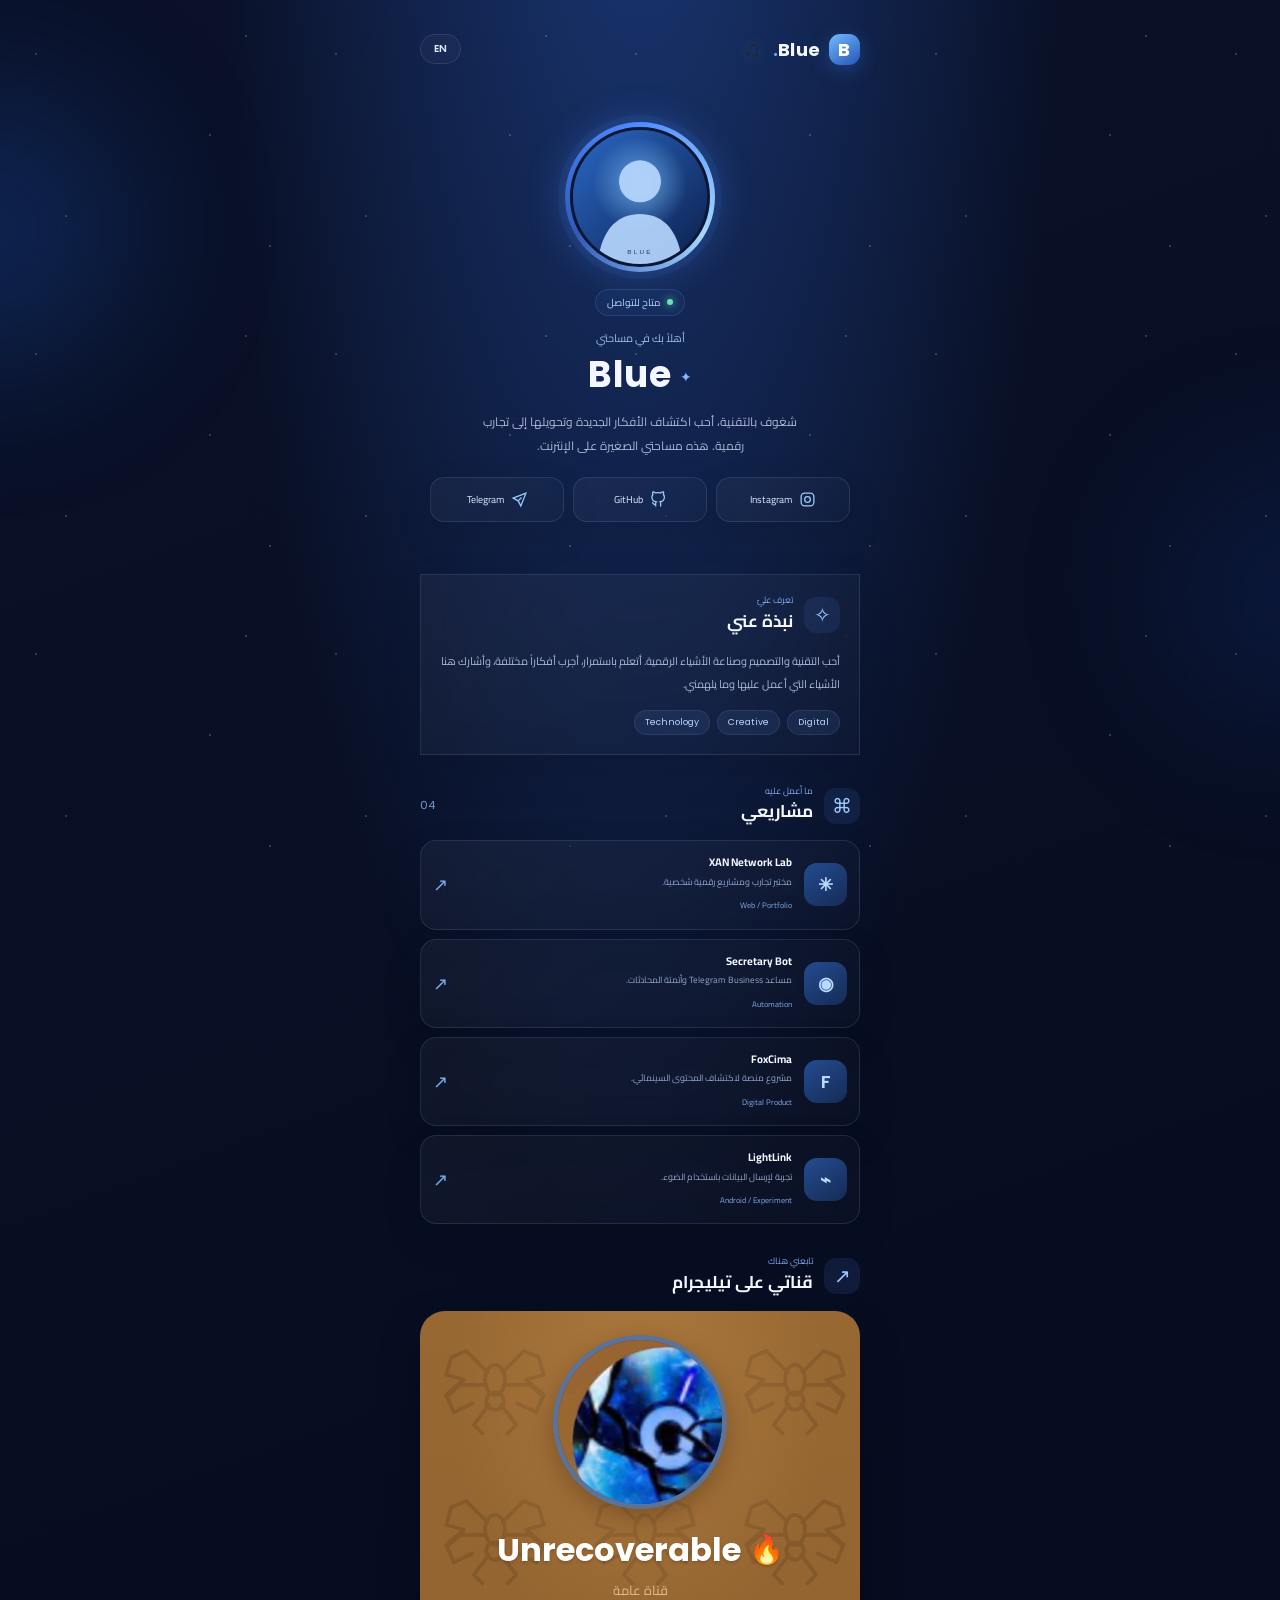
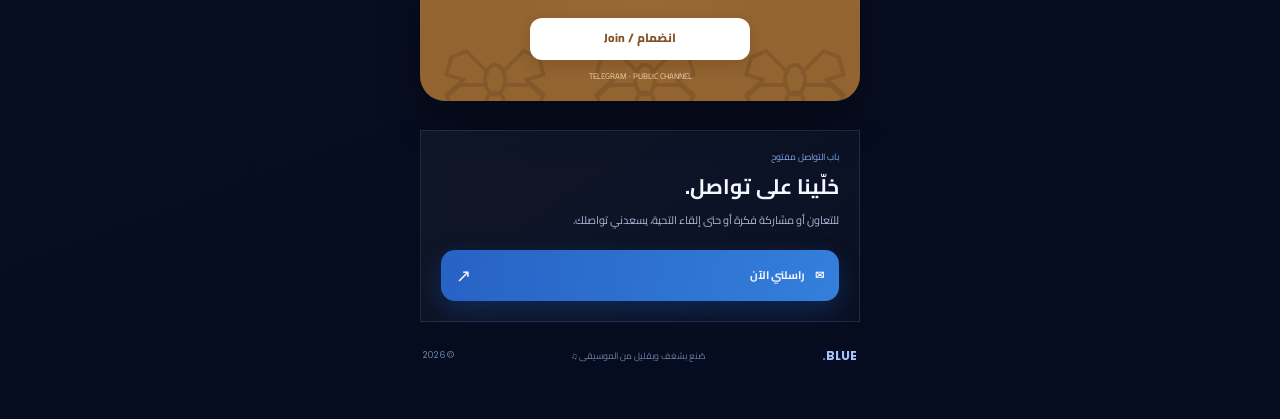
==== commit 4dfd1565: "Prepare profile image element for configurable photo" ====
--- a/index.html
+++ b/index.html
@@ -14,7 +14,7 @@
 <header class="topbar"><a class="brand" href="#home" aria-label="Blue home"><span class="brand-mark">B</span><span>Blue<span class="brand-dot">.</span></span><span class="music-mark" aria-label="Music">♫</span></a><button class="language-toggle" type="button" aria-label="Change language">EN</button></header>
 <main class="mobile-shell" id="home">
 <section class="profile-section" aria-labelledby="profile-name">
-<div class="profile-halo"><div class="profile-avatar"><img src="./assets/images/profile-placeholder.svg" alt="الصورة الشخصية المؤقتة لـ Blue" width="132" height="132"></div></div>
+<div class="profile-halo"><div class="profile-avatar"><img id="profile-image" src="./assets/images/profile-placeholder.svg" alt="الصورة الشخصية لـ Blue" width="132" height="132" fetchpriority="high"></div></div>
 <div class="online-pill"><span></span><span data-i18n="available">متاح للتواصل</span></div>
 <p class="overline" data-i18n="hello">أهلاً بك في مساحتي</p>
 <h1 id="profile-name">Blue <span class="verified">✦</span></h1>
